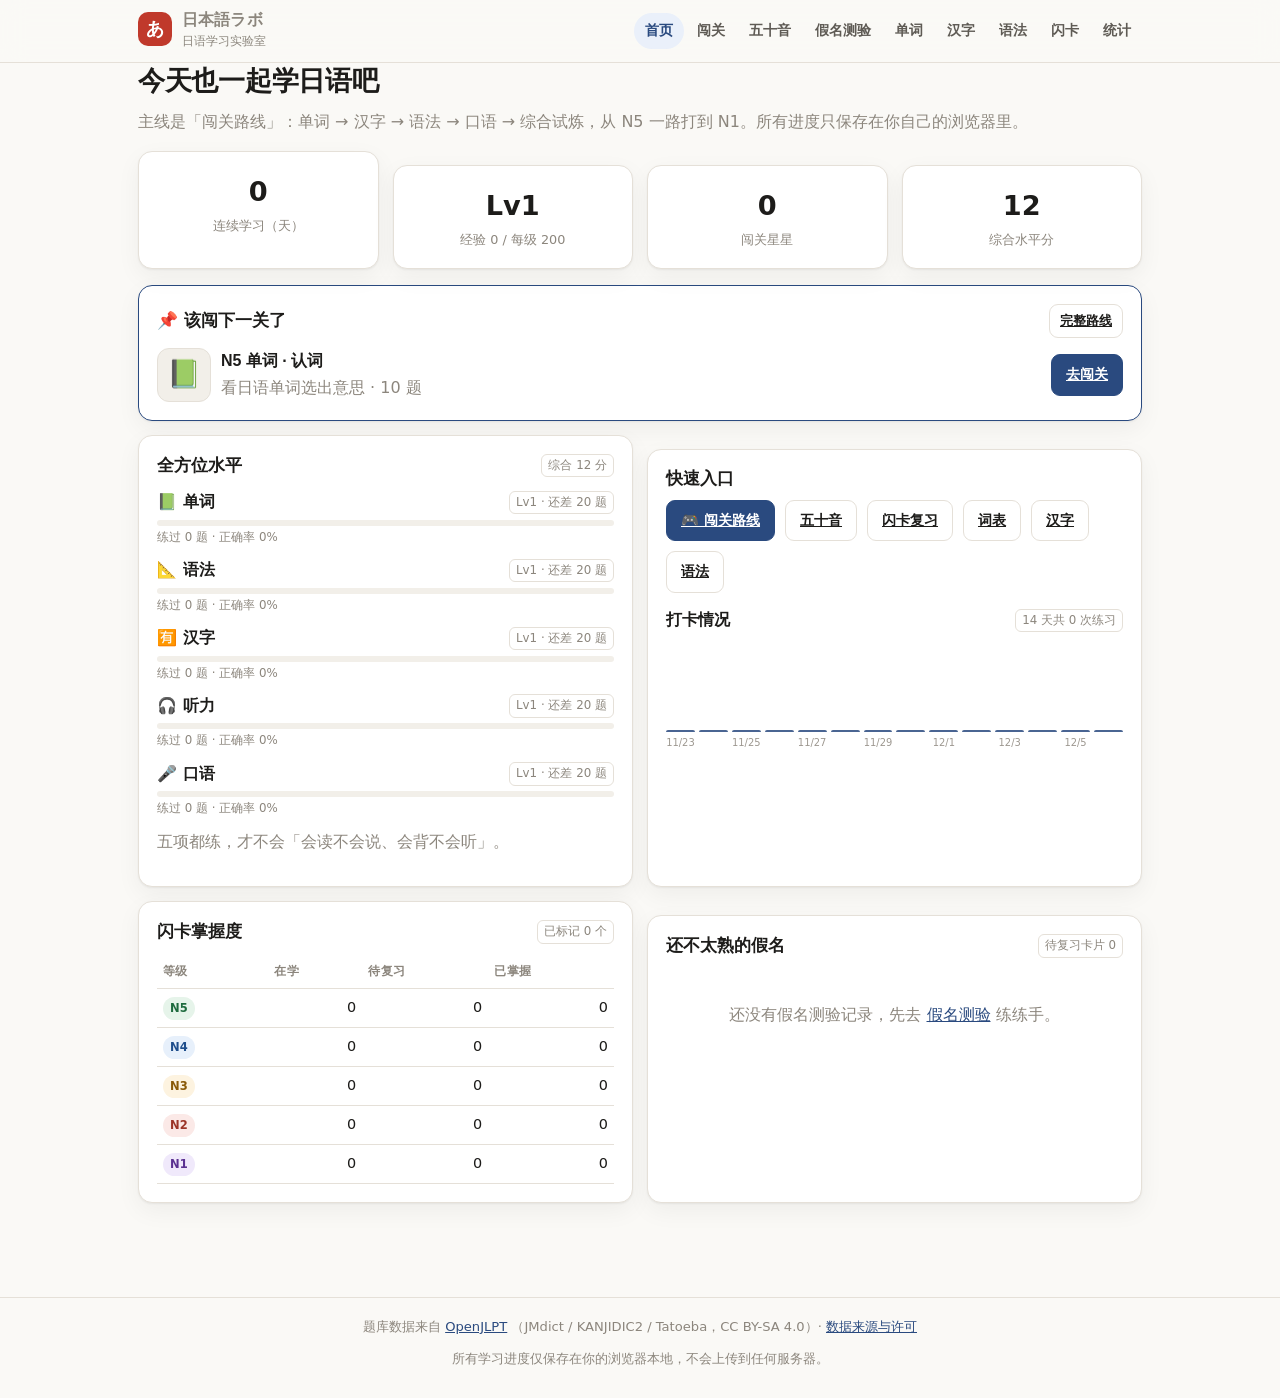
==== index.html @ e218ee30 "feat: 日本語ラボ —— N5–N1 游戏化闯关日语学习站 - 零构建纯静态站点（ES Module + 原生 CSS），直接发布 GitHub Pages 根目录 - 主线闯关：N5–N1 每级" ====
<!doctype html>
<html lang="zh-CN">
<head>
  <meta charset="utf-8">
  <meta name="viewport" content="width=device-width, initial-scale=1">
  <title>日本語ラボ · 日语学习</title>
  <meta name="description" content="在线日语学习：五十音图、假名测验、JLPT N5–N1 单词与汉字闪卡复习、语法例句，进度保存在本地。">
  <link rel="icon" href="data:image/svg+xml,<svg xmlns='http://www.w3.org/2000/svg' viewBox='0 0 100 100'><text y='.9em' font-size='90'>あ</text></svg>">
  <link rel="stylesheet" href="assets/css/style.css">
</head>
<body>
  <header class="site">
    <div class="site-inner">
      <a class="brand" href="#/home">
        <span class="mark">あ</span>
        <span>
          <b>日本語ラボ</b>
          <span>日语学习实验室</span>
        </span>
      </a>
      <nav class="tabs" id="nav"></nav>
    </div>
  </header>

  <main class="wrap" id="main">
    <div class="loading">加载中…</div>
  </main>

  <footer class="site">
    <p>
      题库数据来自 <a href="https://github.com/evanclan/OpenJLPT" target="_blank" rel="noopener">OpenJLPT</a>
      （JMdict / KANJIDIC2 / Tatoeba，CC BY-SA 4.0）·
      <a href="ATTRIBUTION.md">数据来源与许可</a>
    </p>
    <p>所有学习进度仅保存在你的浏览器本地，不会上传到任何服务器。</p>
  </footer>

  <script type="module" src="assets/js/app.js"></script>
</body>
</html>
---- assets/css/style.css ----
/* 日本語ラボ — 设计系统 */
:root {
  --bg: #faf9f6;
  --bg-soft: #f2efe9;
  --card: #ffffff;
  --fg: #1d1c1a;
  --fg-soft: #5f5b55;
  --muted: #8c867d;
  --border: #e5e0d8;
  --accent: #c0392b;      /* 朱 */
  --accent-soft: #fdecea;
  --indigo: #2a4a7f;      /* 藍 */
  --indigo-soft: #eaf0fa;
  --green: #2f7d5d;
  --gold: #b8860b;
  --radius: 14px;
  --radius-sm: 9px;
  --shadow: 0 1px 2px rgba(29, 28, 26, .06), 0 8px 24px rgba(29, 28, 26, .05);
  --font-ja: "Hiragino Sans", "Yu Gothic UI", "Yu Gothic", "Meiryo", "Noto Sans JP", "Microsoft YaHei", sans-serif;
  --font: system-ui, -apple-system, "Segoe UI", Roboto, "Helvetica Neue", sans-serif;
}

@media (prefers-color-scheme: dark) {
  :root {
    --bg: #16171a;
    --bg-soft: #1e2024;
    --card: #212328;
    --fg: #ecebe8;
    --fg-soft: #b7b3ac;
    --muted: #8b8780;
    --border: #33363d;
    --accent: #e5695c;
    --accent-soft: #3a2a28;
    --indigo: #8ab0e8;
    --indigo-soft: #232b3a;
    --green: #63c39b;
    --gold: #dcb75c;
    --shadow: 0 1px 2px rgba(0,0,0,.3), 0 8px 24px rgba(0,0,0,.25);
  }
}

* { box-sizing: border-box; }

html, body { margin: 0; padding: 0; }

body {
  background: var(--bg);
  color: var(--fg);
  font-family: var(--font);
  line-height: 1.65;
  -webkit-font-smoothing: antialiased;
}

h1, h2, h3, h4 { line-height: 1.3; margin: 0 0 .4em; font-weight: 700; }
h1 { font-size: 1.7rem; letter-spacing: -.01em; }
h2 { font-size: 1.25rem; }
h3 { font-size: 1.05rem; }
p { margin: 0 0 .8em; }
a { color: var(--indigo); }

.ja, .kana { font-family: var(--font-ja); }

/* ---------- 布局 ---------- */
.wrap { max-width: 1040px; margin: 0 auto; padding: 0 18px 64px; }

header.site {
  position: sticky; top: 0; z-index: 20;
  backdrop-filter: saturate(180%) blur(12px);
  background: color-mix(in srgb, var(--bg) 85%, transparent);
  border-bottom: 1px solid var(--border);
}

.site-inner {
  max-width: 1040px; margin: 0 auto; padding: 10px 18px;
  display: flex; align-items: center; gap: 16px; flex-wrap: wrap;
}

.brand { display: flex; align-items: center; gap: 10px; text-decoration: none; color: inherit; }
.brand .mark {
  width: 34px; height: 34px; border-radius: 10px; flex: none;
  background: var(--accent); color: #fff; display: grid; place-items: center;
  font-family: var(--font-ja); font-size: 1.15rem; font-weight: 700;
}
.brand b { font-size: 1.02rem; letter-spacing: .01em; }
.brand span { color: var(--muted); font-size: .78rem; display: block; margin-top: -3px; }

nav.tabs { display: flex; gap: 2px; flex-wrap: wrap; margin-left: auto; }
nav.tabs a {
  padding: 6px 11px; border-radius: 999px; text-decoration: none;
  color: var(--fg-soft); font-size: .9rem; font-weight: 600; white-space: nowrap;
}
nav.tabs a:hover { background: var(--bg-soft); color: var(--fg); }
nav.tabs a.active { background: var(--indigo-soft); color: var(--indigo); }

/* ---------- 组件 ---------- */
.card {
  background: var(--card); border: 1px solid var(--border);
  border-radius: var(--radius); padding: 18px; box-shadow: var(--shadow);
}
.card + .card { margin-top: 14px; }
.card.tight { padding: 12px 14px; }
.card-head { display: flex; align-items: center; gap: 10px; margin-bottom: 10px; flex-wrap: wrap; }
.card-head h2, .card-head h3 { margin: 0; }
.card-head .spacer { margin-left: auto; }

.grid { display: grid; gap: 14px; }
.grid.cols-2 { grid-template-columns: repeat(auto-fit, minmax(260px, 1fr)); }
.grid.cols-3 { grid-template-columns: repeat(auto-fit, minmax(190px, 1fr)); }
.grid.cols-4 { grid-template-columns: repeat(auto-fit, minmax(150px, 1fr)); }
.row { display: flex; gap: 10px; align-items: center; flex-wrap: wrap; }
.spacer { margin-left: auto; }

.btn {
  appearance: none; cursor: pointer; font: inherit; font-weight: 600; font-size: .9rem;
  padding: 8px 14px; border-radius: var(--radius-sm);
  border: 1px solid var(--border); background: var(--card); color: var(--fg);
  transition: transform .06s ease, background .15s ease;
}
.btn:hover { background: var(--bg-soft); }
.btn:active { transform: translateY(1px); }
.btn.primary { background: var(--indigo); border-color: var(--indigo); color: #fff; }
.btn.accent { background: var(--accent); border-color: var(--accent); color: #fff; }
.btn.ghost { background: transparent; }
.btn.sm { padding: 5px 10px; font-size: .82rem; }
.btn[disabled] { opacity: .5; cursor: not-allowed; }
.btn.active { background: var(--indigo-soft); border-color: var(--indigo); color: var(--indigo); }

.icon-btn {
  appearance: none; border: none; background: transparent; cursor: pointer;
  font-size: 1rem; padding: 4px 6px; border-radius: 8px; line-height: 1;
}
.icon-btn:hover { background: var(--bg-soft); }
.icon-btn.speaking { background: var(--accent-soft); }

.chips { display: flex; gap: 6px; flex-wrap: wrap; }
.badge {
  display: inline-block; font-size: .72rem; font-weight: 700; padding: 2px 7px;
  border-radius: 999px; background: var(--bg-soft); color: var(--fg-soft);
}
.lv-n5 { background: #e6f4ea; color: #1e6b3e; }
.lv-n4 { background: #e7f0fb; color: #1f4e8c; }
.lv-n3 { background: #fdf3e0; color: #8a5a09; }
.lv-n2 { background: #fbe9e7; color: #9c3528; }
.lv-n1 { background: #f0e9fb; color: #5b3191; }
@media (prefers-color-scheme: dark) {
  .lv-n5 { background: #1c3325; color: #7fd8a3; }
  .lv-n4 { background: #1b2a3f; color: #8ab4ec; }
  .lv-n3 { background: #3a2f18; color: #e8c377; }
  .lv-n2 { background: #3b211d; color: #ee9082; }
  .lv-n1 { background: #2d2540; color: #bda1ef; }
}

.tag { font-size: .74rem; color: var(--muted); border: 1px solid var(--border); border-radius: 6px; padding: 1px 6px; }

input[type="search"], input[type="text"], select {
  font: inherit; padding: 8px 11px; border-radius: var(--radius-sm);
  border: 1px solid var(--border); background: var(--card); color: var(--fg); min-width: 0;
}
input[type="search"] { flex: 1 1 200px; }
label.check { display: inline-flex; gap: 6px; align-items: center; font-size: .88rem; color: var(--fg-soft); }

.stat { text-align: center; }
.stat .num { font-size: 1.7rem; font-weight: 800; font-variant-numeric: tabular-nums; }
.stat .lbl { font-size: .8rem; color: var(--muted); }

.progress { height: 8px; border-radius: 999px; background: var(--bg-soft); overflow: hidden; }
.progress > i { display: block; height: 100%; background: var(--indigo); border-radius: 999px; transition: width .25s ease; }

.empty { color: var(--muted); text-align: center; padding: 34px 12px; }

.loading { color: var(--muted); padding: 30px 0; text-align: center; }

/* ---------- 五十音表 ---------- */
.kana-section + .kana-section { margin-top: 18px; }
.kana-section h3 { color: var(--fg-soft); font-size: .95rem; }
.kana-grid { display: grid; grid-template-columns: repeat(5, minmax(0, 1fr)); gap: 8px; }
.kana-cell {
  border: 1px solid var(--border); background: var(--card); border-radius: var(--radius-sm);
  padding: 10px 4px 8px; text-align: center; cursor: pointer; transition: border-color .15s, background .15s;
}
.kana-cell:hover { border-color: var(--indigo); background: var(--indigo-soft); }
.kana-cell .k { font-family: var(--font-ja); font-size: 1.8rem; line-height: 1.15; display: block; }
.kana-cell .r { font-size: .78rem; color: var(--muted); }
.kana-cell.weak { border-color: var(--accent); background: var(--accent-soft); }
.kana-grid.hide-romaji .r { visibility: hidden; }
.kana-cell.gap { border: none; background: transparent; cursor: default; }

/* ---------- 列表 ---------- */
.list { list-style: none; margin: 0; padding: 0; }
.list > li { border-top: 1px solid var(--border); padding: 11px 2px; display: flex; gap: 12px; align-items: flex-start; }
.list > li:first-child { border-top: none; }
.list .headword { font-family: var(--font-ja); font-size: 1.22rem; font-weight: 600; }
.list .reading { color: var(--muted); font-family: var(--font-ja); font-size: .92rem; }
.list .meaning { color: var(--fg-soft); font-size: .92rem; }
.list .meta { font-size: .76rem; color: var(--muted); }

.example { list-style: none; display: flex; gap: 8px; margin: 6px 0; font-size: .92rem; }
.example .ja { margin: 0; font-family: var(--font-ja); }
.example .en { margin: 0; color: var(--muted); font-size: .86rem; }
ruby rt { font-size: .58em; color: var(--muted); }

/* ---------- 闪卡 ---------- */
.flashcard {
  background: var(--card); border: 1px solid var(--border); border-radius: var(--radius);
  padding: 30px 20px; text-align: center; box-shadow: var(--shadow); min-height: 250px;
  display: flex; flex-direction: column; justify-content: center; gap: 8px;
}
.flashcard .word { font-family: var(--font-ja); font-size: 3rem; font-weight: 700; line-height: 1.2; }
.flashcard .reading { font-family: var(--font-ja); font-size: 1.25rem; color: var(--fg-soft); }
.flashcard .romaji { color: var(--muted); }
.flashcard .meaning { font-size: 1.1rem; }
.flashcard .hint { color: var(--muted); font-size: .9rem; }
.reveal-box { border-top: 1px dashed var(--border); margin-top: 14px; padding-top: 14px; text-align: left; }
.grade-row { display: grid; grid-template-columns: repeat(4, 1fr); gap: 8px; margin-top: 14px; }
.grade-row .btn { display: flex; flex-direction: column; gap: 2px; padding: 10px 4px; }
.grade-row .btn small { font-weight: 500; opacity: .75; font-size: .72rem; }

/* ---------- 测验 ---------- */
.quiz-q { text-align: center; padding: 20px 0 6px; }
.quiz-q .prompt { font-family: var(--font-ja); font-size: 3.4rem; font-weight: 700; }
.quiz-options { display: grid; grid-template-columns: repeat(auto-fit, minmax(120px, 1fr)); gap: 10px; margin-top: 14px; }
.quiz-options .btn { padding: 14px; font-size: 1rem; }
.quiz-options .btn.correct { background: #e6f4ea; border-color: var(--green); color: #1e6b3e; }
.quiz-options .btn.wrong { background: var(--accent-soft); border-color: var(--accent); color: var(--accent); }

/* ---------- 汉字 ---------- */
.kanji-grid { display: grid; grid-template-columns: repeat(auto-fill, minmax(74px, 1fr)); gap: 8px; }
.kanji-grid button {
  font-family: var(--font-ja); font-size: 1.85rem; padding: 12px 0; cursor: pointer;
  border: 1px solid var(--border); background: var(--card); border-radius: var(--radius-sm); color: var(--fg);
}
.kanji-grid button:hover { border-color: var(--indigo); background: var(--indigo-soft); }
.kanji-grid button.learned { border-color: var(--green); }
.kanji-grid button.selected { border-color: var(--accent); background: var(--accent-soft); }
.readings { display: grid; gap: 4px; font-family: var(--font-ja); }
.readings b { font-family: var(--font); font-size: .74rem; color: var(--muted); font-weight: 700; letter-spacing: .04em; text-transform: uppercase; }
.readings span { margin-right: 8px; }

/* ---------- 表格 ---------- */
table.data { width: 100%; border-collapse: collapse; font-size: .9rem; }
table.data th, table.data td { text-align: left; padding: 7px 6px; border-bottom: 1px solid var(--border); }
table.data th { font-size: .76rem; text-transform: uppercase; letter-spacing: .04em; color: var(--muted); }
table.data td.num { text-align: right; font-variant-numeric: tabular-nums; }

.bars { display: flex; align-items: flex-end; gap: 4px; height: 90px; }
.bars .bar { flex: 1; background: var(--indigo); border-radius: 4px 4px 0 0; min-height: 2px; opacity: .85; position: relative; }
.bars .bar span { position: absolute; bottom: -20px; left: 0; right: 0; text-align: center; font-size: .62rem; color: var(--muted); }

footer.site { border-top: 1px solid var(--border); margin-top: 30px; padding: 18px; color: var(--muted); font-size: .82rem; text-align: center; }

/* ---------- 闯关模式 ---------- */
.level-orb {
  width: 54px; height: 54px; flex: none; border-radius: 50%;
  background: linear-gradient(140deg, var(--accent), var(--indigo));
  color: #fff; display: grid; place-items: center; line-height: 1;
  font-size: .68rem; font-weight: 700; letter-spacing: .06em;
}
.level-orb span { font-size: 1.3rem; display: block; margin-top: 2px; }

.skl-list { display: grid; gap: 10px; margin-top: 12px; }
.skl .meta { font-size: .74rem; color: var(--muted); }
.progress.slim { height: 6px; margin: 4px 0 2px; }

.path { display: grid; gap: 10px; position: relative; }
.path::before {
  content: ""; position: absolute; left: 29px; top: 12px; bottom: 12px;
  width: 2px; background: var(--border); z-index: 0;
}
.stage-node {
  position: relative; z-index: 1;
  display: flex; gap: 14px; align-items: center;
  background: var(--card); border: 1px solid var(--border);
  border-radius: var(--radius); padding: 12px 16px; box-shadow: var(--shadow);
}
.stage-node.current { border-color: var(--indigo); box-shadow: 0 0 0 2px var(--indigo-soft); }
.stage-node.cleared .node-icon { background: var(--green); }
.stage-node.locked { opacity: .55; }
.stage-node.boss { border-color: var(--gold); background: linear-gradient(180deg, color-mix(in srgb, var(--gold) 8%, var(--card)), var(--card)); }
.node-icon {
  width: 44px; height: 44px; flex: none; border-radius: 12px;
  display: grid; place-items: center; font-size: 1.4rem;
  background: var(--bg-soft); border: 1px solid var(--border);
}
.node-icon.big { width: 54px; height: 54px; font-size: 1.7rem; }
.node-body { flex: 1; min-width: 0; }
.node-body b { font-size: 1rem; }

.quest-card { text-align: center; }
.q-prompt { padding: 12px 0 2px; }
.q-prompt .q-word { font-family: var(--font-ja); font-size: 2.6rem; font-weight: 700; }
.q-prompt .q-kanji { font-family: var(--font-ja); font-size: 3.4rem; font-weight: 700; }
.q-prompt .q-meaning { font-size: 1.4rem; font-weight: 600; }
.q-prompt .q-pattern { font-family: var(--font-ja); font-size: 1.9rem; font-weight: 700; }
.q-prompt .q-sentence { font-family: var(--font-ja); font-size: 1.45rem; line-height: 2.1; }
.q-sub { color: var(--muted); font-size: .9rem; }

.listen-box { display: grid; gap: 8px; justify-items: center; padding: 10px 0 4px; }
.listen-btn {
  appearance: none; cursor: pointer; border: none; width: 96px; height: 96px; border-radius: 50%;
  font-size: 2.4rem; background: var(--indigo-soft); color: var(--indigo);
  transition: transform .1s ease;
}
.listen-btn:hover { transform: scale(1.05); }

.options { display: grid; grid-template-columns: repeat(auto-fit, minmax(220px, 1fr)); gap: 10px; margin-top: 16px; }
.option {
  display: flex; align-items: center; gap: 10px; text-align: left; cursor: pointer;
  font: inherit; padding: 12px 14px; border-radius: var(--radius-sm);
  border: 1px solid var(--border); background: var(--card); color: var(--fg);
}
.option:hover { border-color: var(--indigo); background: var(--indigo-soft); }
.option .opt-key {
  width: 24px; height: 24px; flex: none; border-radius: 6px; display: grid; place-items: center;
  background: var(--bg-soft); font-size: .78rem; color: var(--muted); font-weight: 700;
}
.option .opt-text { font-size: 1rem; }
.option.correct { border-color: var(--green); background: color-mix(in srgb, var(--green) 12%, var(--card)); }
.option.wrong { border-color: var(--accent); background: var(--accent-soft); }

.mic-area { display: grid; justify-items: center; gap: 8px; margin-top: 18px; }
.mic {
  appearance: none; border: none; cursor: pointer; width: 108px; height: 108px; border-radius: 50%;
  font-size: 2.6rem; color: #fff; background: linear-gradient(150deg, var(--accent), #a8322a);
  box-shadow: 0 8px 22px rgba(192, 57, 43, .3); transition: transform .1s ease;
}
.mic:hover { transform: scale(1.04); }
.mic.listening { animation: pulse 1.1s ease-in-out infinite; background: linear-gradient(150deg, var(--indigo), #1d3a6b); }
@keyframes pulse {
  0%, 100% { box-shadow: 0 0 0 0 rgba(42, 74, 127, .45); }
  50% { box-shadow: 0 0 0 18px rgba(42, 74, 127, 0); }
}
.mic-hint { color: var(--muted); font-size: .88rem; }

.quest-target { margin-top: 12px; }
.quest-target .ja { font-family: var(--font-ja); font-size: 1.8rem; line-height: 1.9; }
.quest-target .kana-line { font-family: var(--font-ja); color: var(--fg-soft); font-size: 1.05rem; }
.quest-target .romaji-line { color: var(--muted); font-size: .9rem; }

.feedback {
  margin-top: 16px; padding: 12px 14px; border-radius: var(--radius-sm);
  border: 1px solid var(--border); background: var(--bg-soft); text-align: left;
}
.feedback.ok { border-color: var(--green); }
.feedback.ng { border-color: var(--accent); }

.stars { color: var(--gold); letter-spacing: .12em; font-size: 1rem; }
.stars.big { font-size: 2.4rem; margin: 6px 0 0; }
.hearts { letter-spacing: .1em; }
.combo { color: var(--accent); font-weight: 700; font-size: .86rem; }
.skill-tag { font-size: .78rem; color: var(--fg-soft); background: var(--bg-soft); border-radius: 999px; padding: 2px 9px; }
.big-badge { font-size: .86rem; padding: 4px 12px; }

.quest-result { text-align: center; }
.result-emoji { font-size: 3.4rem; line-height: 1; }
.quest-result h1 { margin: 6px 0 4px; }

@media (max-width: 620px) {
  .path::before { left: 22px; }
  .stage-node { padding: 10px 12px; gap: 10px; }
  .node-icon { width: 36px; height: 36px; font-size: 1.15rem; }
  .q-prompt .q-kanji { font-size: 2.6rem; }
  .mic { width: 92px; height: 92px; font-size: 2.2rem; }
}


@media (max-width: 620px) {
  h1 { font-size: 1.4rem; }
  .kana-cell .k { font-size: 1.45rem; }
  .flashcard .word { font-size: 2.3rem; }
  .grade-row { grid-template-columns: repeat(2, 1fr); }
  .site-inner { gap: 8px; }
  nav.tabs { margin-left: 0; width: 100%; overflow-x: auto; }
}
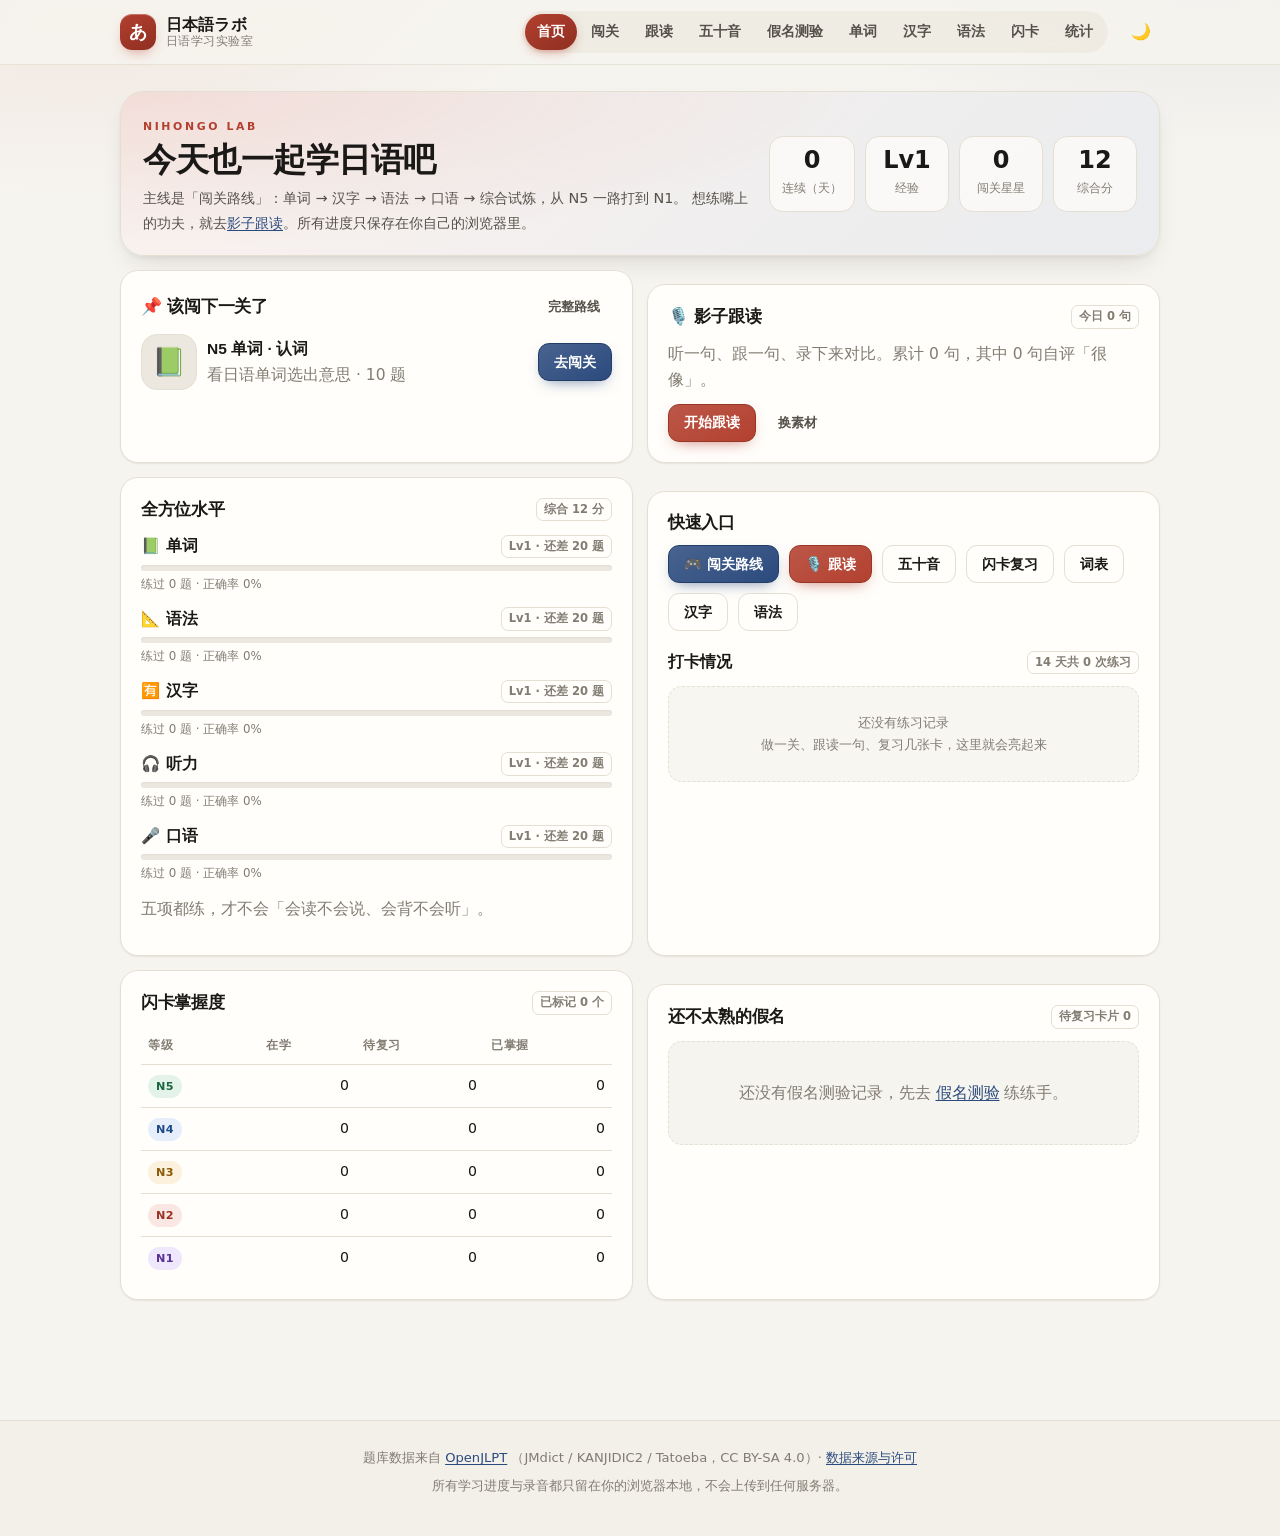
==== commit 99a3a877: "新增影子跟读 + 重做全站视觉 - 新页面「跟读」：1584 句素材（74 句原创常用句 + 1510 条语法例句），   听后跟读 / 同时跟读 / 只听三种模式，0.6–1.15 倍变速、遮住原文" ====
--- a/index.html
+++ b/index.html
@@ -4,7 +4,8 @@
   <meta charset="utf-8">
   <meta name="viewport" content="width=device-width, initial-scale=1">
   <title>日本語ラボ · 日语学习</title>
-  <meta name="description" content="在线日语学习：五十音图、假名测验、JLPT N5–N1 单词与汉字闪卡复习、语法例句，进度保存在本地。">
+  <meta name="description" content="在线日语学习：五十音图、假名测验、JLPT N5–N1 单词与汉字闪卡复习、语法例句、影子跟读，进度保存在本地。">
+  <meta id="theme-color" name="theme-color" content="#f7f5f1">
   <link rel="icon" href="data:image/svg+xml,<svg xmlns='http://www.w3.org/2000/svg' viewBox='0 0 100 100'><text y='.9em' font-size='90'>あ</text></svg>">
   <link rel="stylesheet" href="assets/css/style.css">
 </head>
@@ -13,12 +14,13 @@
     <div class="site-inner">
       <a class="brand" href="#/home">
         <span class="mark">あ</span>
-        <span>
+        <span class="brand-text">
           <b>日本語ラボ</b>
           <span>日语学习实验室</span>
         </span>
       </a>
-      <nav class="tabs" id="nav"></nav>
+      <nav class="tabs" id="nav" aria-label="主导航"></nav>
+      <button class="icon-btn theme-btn" id="theme" type="button" aria-label="切换主题" title="切换主题">🌙</button>
     </div>
   </header>
 
@@ -32,7 +34,7 @@
       （JMdict / KANJIDIC2 / Tatoeba，CC BY-SA 4.0）·
       <a href="ATTRIBUTION.md">数据来源与许可</a>
     </p>
-    <p>所有学习进度仅保存在你的浏览器本地，不会上传到任何服务器。</p>
+    <p>所有学习进度与录音都只留在你的浏览器本地，不会上传到任何服务器。</p>
   </footer>
 
   <script type="module" src="assets/js/app.js"></script>
--- a/assets/css/style.css
+++ b/assets/css/style.css
@@ -1,373 +1,985 @@
-/* 日本語ラボ — 设计系统 */
+/* ==========================================================================
+   日本語ラボ — 设计系统 v2
+   纸感底色 + 墨色文字 + 朱/藍双色。全部手写，无第三方依赖，离线可用。
+   ========================================================================== */
+
 :root {
-  --bg: #faf9f6;
-  --bg-soft: #f2efe9;
-  --card: #ffffff;
-  --fg: #1d1c1a;
-  --fg-soft: #5f5b55;
-  --muted: #8c867d;
-  --border: #e5e0d8;
-  --accent: #c0392b;      /* 朱 */
-  --accent-soft: #fdecea;
-  --indigo: #2a4a7f;      /* 藍 */
-  --indigo-soft: #eaf0fa;
+  color-scheme: light;
+
+  --bg: #f6f4ef;
+  --bg-soft: #ece8df;
+  --bg-deep: #e3ded3;
+  --surface: #fffefb;
+  --surface-2: #faf7f1;
+
+  --ink: #1a1917;
+  --fg: #1a1917;
+  --fg-soft: #55514a;
+  --muted: #827c72;
+  --line: #e5dfd3;
+  --line-strong: #d5ccbc;
+
+  --brand: #b3402f;
+  --brand-deep: #8e2f22;
+  --brand-soft: #f8e7e3;  --indigo: #2b4a7d;
+  --indigo-deep: #1f3862;
+  --indigo-soft: #e8eef9;
   --green: #2f7d5d;
-  --gold: #b8860b;
-  --radius: 14px;
-  --radius-sm: 9px;
-  --shadow: 0 1px 2px rgba(29, 28, 26, .06), 0 8px 24px rgba(29, 28, 26, .05);
+  --green-soft: #e3f3ea;
+  --gold: #b07d0a;
+  --gold-soft: #fbf1d8;
+
+  /* 兼容旧类名 / 旧内联样式 */
+  --accent: var(--brand);
+  --accent-soft: var(--brand-soft);
+  --card: var(--surface);
+
+  --radius-xl: 24px;
+  --radius: 18px;
+  --radius-md: 14px;
+  --radius-sm: 11px;
+  --radius-xs: 8px;
+
+  --shadow-1: 0 1px 2px rgba(35, 30, 20, .05), 0 1px 1px rgba(35, 30, 20, .03);
+  --shadow-2: 0 2px 4px rgba(35, 30, 20, .05), 0 12px 28px -12px rgba(35, 30, 20, .18);
+  --shadow-3: 0 30px 60px -30px rgba(35, 30, 20, .35);
+  --ring: 0 0 0 3px color-mix(in srgb, var(--brand) 22%, transparent);
+
+  --ease: cubic-bezier(.22, .61, .36, 1);
+
+  --header-h: 64px;
   --font-ja: "Hiragino Sans", "Yu Gothic UI", "Yu Gothic", "Meiryo", "Noto Sans JP", "Microsoft YaHei", sans-serif;
-  --font: system-ui, -apple-system, "Segoe UI", Roboto, "Helvetica Neue", sans-serif;
+  --font: system-ui, -apple-system, "Segoe UI", Roboto, "Helvetica Neue", "PingFang SC", "Microsoft YaHei", sans-serif;
 }
 
 @media (prefers-color-scheme: dark) {
-  :root {
-    --bg: #16171a;
-    --bg-soft: #1e2024;
-    --card: #212328;
-    --fg: #ecebe8;
-    --fg-soft: #b7b3ac;
-    --muted: #8b8780;
-    --border: #33363d;
-    --accent: #e5695c;
-    --accent-soft: #3a2a28;
-    --indigo: #8ab0e8;
-    --indigo-soft: #232b3a;
-    --green: #63c39b;
-    --gold: #dcb75c;
-    --shadow: 0 1px 2px rgba(0,0,0,.3), 0 8px 24px rgba(0,0,0,.25);
+  :root:not([data-theme="light"]) {
+    color-scheme: dark;
+
+    --bg: #111216;
+    --bg-soft: #1b1d23;
+    --bg-deep: #23262d;
+    --surface: #191b20;
+    --surface-2: #1f2228;
+
+    --ink: #edecf0;
+    --fg: #edecf0;
+    --fg-soft: #b9b5ad;
+    --muted: #8f8a81;
+    --line: #2b2e36;
+    --line-strong: #3a3e48;
+
+    --brand: #ef7b6b;
+    --brand-deep: #d25f50;
+    --brand-soft: #3a2521;
+    --indigo: #93b4ec;
+    --indigo-deep: #b6cdf3;
+    --indigo-soft: #1e2839;
+    --green: #6cc9a1;
+    --green-soft: #1a3028;
+    --gold: #e0bc63;
+    --gold-soft: #332a16;
+
+    --accent: var(--brand);
+    --accent-soft: var(--brand-soft);
+    --card: var(--surface);
+
+    --shadow-1: 0 1px 2px rgba(0, 0, 0, .4);
+    --shadow-2: 0 2px 4px rgba(0, 0, 0, .35), 0 14px 32px -14px rgba(0, 0, 0, .7);
+    --shadow-3: 0 30px 60px -28px rgba(0, 0, 0, .8);
+    --ring: 0 0 0 3px color-mix(in srgb, var(--brand) 30%, transparent);
   }
 }
 
+:root[data-theme="dark"] {
+  color-scheme: dark;
+
+  --bg: #111216;
+  --bg-soft: #1b1d23;
+  --bg-deep: #23262d;
+  --surface: #191b20;
+  --surface-2: #1f2228;
+
+  --ink: #edecf0;
+  --fg: #edecf0;
+  --fg-soft: #b9b5ad;
+  --muted: #8f8a81;
+  --line: #2b2e36;
+  --line-strong: #3a3e48;
+
+  --brand: #ef7b6b;
+  --brand-deep: #d25f50;
+  --brand-soft: #3a2521;
+  --indigo: #93b4ec;
+  --indigo-deep: #b6cdf3;
+  --indigo-soft: #1e2839;
+  --green: #6cc9a1;
+  --green-soft: #1a3028;
+  --gold: #e0bc63;
+  --gold-soft: #332a16;
+
+  --accent: var(--brand);
+  --accent-soft: var(--brand-soft);
+  --card: var(--surface);
+
+  --shadow-1: 0 1px 2px rgba(0, 0, 0, .4);
+  --shadow-2: 0 2px 4px rgba(0, 0, 0, .35), 0 14px 32px -14px rgba(0, 0, 0, .7);
+  --shadow-3: 0 30px 60px -28px rgba(0, 0, 0, .8);
+  --ring: 0 0 0 3px color-mix(in srgb, var(--brand) 30%, transparent);
+}
+
+/* ---------- 基础 ---------- */
 * { box-sizing: border-box; }
-
 html, body { margin: 0; padding: 0; }
 
+html { -webkit-text-size-adjust: 100%; }
+
 body {
+  min-height: 100vh;
   background: var(--bg);
-  color: var(--fg);
+  background-image:
+    radial-gradient(58% 380px at 6% -4%, color-mix(in srgb, var(--brand) 9%, transparent), transparent 70%),
+    radial-gradient(52% 340px at 96% -6%, color-mix(in srgb, var(--indigo) 10%, transparent), transparent 72%);
+  background-repeat: no-repeat;
+  color: var(--ink);
   font-family: var(--font);
-  line-height: 1.65;
+  font-size: 15.5px;
+  line-height: 1.7;
   -webkit-font-smoothing: antialiased;
-}
-
-h1, h2, h3, h4 { line-height: 1.3; margin: 0 0 .4em; font-weight: 700; }
-h1 { font-size: 1.7rem; letter-spacing: -.01em; }
-h2 { font-size: 1.25rem; }
-h3 { font-size: 1.05rem; }
-p { margin: 0 0 .8em; }
-a { color: var(--indigo); }
-
-.ja, .kana { font-family: var(--font-ja); }
-
-/* ---------- 布局 ---------- */
-.wrap { max-width: 1040px; margin: 0 auto; padding: 0 18px 64px; }
+  text-rendering: optimizeLegibility;
+}
+
+::selection { background: color-mix(in srgb, var(--brand) 24%, transparent); }
+
+h1, h2, h3, h4 { line-height: 1.28; margin: 0 0 .45em; font-weight: 750; letter-spacing: -.015em; text-wrap: balance; }
+h1 { font-size: clamp(1.55rem, 1.15rem + 1.5vw, 2.05rem); }
+h2 { font-size: clamp(1.2rem, 1.05rem + .5vw, 1.4rem); }
+h3 { font-size: 1.06rem; }
+p { margin: 0 0 .85em; }
+a { color: var(--indigo); text-underline-offset: 2px; }
+a:hover { color: var(--brand); }
+img, canvas { max-width: 100%; }
+
+.ja, .kana { font-family: var(--font-ja); font-feature-settings: "palt" 1; }
+
+code, kbd {
+  font-family: ui-monospace, SFMono-Regular, "Cascadia Mono", Consolas, monospace;
+  font-size: .88em;
+}
+code { background: var(--bg-soft); border: 1px solid var(--line); border-radius: 6px; padding: 1px 5px; }
+kbd {
+  display: inline-block; min-width: 1.5em; text-align: center;
+  padding: 0 .35em; margin: 0 1px;
+  border: 1px solid var(--line-strong); border-bottom-width: 2px;
+  border-radius: 5px; background: var(--surface); color: var(--fg-soft);
+  font-size: .74rem; line-height: 1.5;
+}
+
+:where(a, button, input, select, summary, [tabindex]):focus-visible {
+  outline: none;
+  box-shadow: var(--ring);
+  border-radius: var(--radius-xs);
+}
+
+/* ---------- 框架 ---------- */
+.wrap { max-width: 1080px; margin: 0 auto; padding: 26px 20px 80px; }
+
+.view { animation: view-in .34s var(--ease) both; }
+@keyframes view-in {
+  from { opacity: 0; transform: translateY(6px); }
+  to { opacity: 1; transform: none; }
+}
 
 header.site {
-  position: sticky; top: 0; z-index: 20;
-  backdrop-filter: saturate(180%) blur(12px);
-  background: color-mix(in srgb, var(--bg) 85%, transparent);
-  border-bottom: 1px solid var(--border);
+  position: sticky; top: 0; z-index: 40;
+  background: color-mix(in srgb, var(--bg) 82%, transparent);
+  backdrop-filter: saturate(180%) blur(16px);
+  -webkit-backdrop-filter: saturate(180%) blur(16px);
+  border-bottom: 1px solid color-mix(in srgb, var(--line) 80%, transparent);
 }
 
 .site-inner {
-  max-width: 1040px; margin: 0 auto; padding: 10px 18px;
-  display: flex; align-items: center; gap: 16px; flex-wrap: wrap;
-}
-
-.brand { display: flex; align-items: center; gap: 10px; text-decoration: none; color: inherit; }
+  max-width: 1080px; margin: 0 auto; padding: 0 20px;
+  min-height: var(--header-h);
+  display: flex; align-items: center; gap: 14px; flex-wrap: wrap;
+}
+
+.brand { display: flex; align-items: center; gap: 10px; text-decoration: none; color: inherit; padding: 6px 0; }
 .brand .mark {
-  width: 34px; height: 34px; border-radius: 10px; flex: none;
-  background: var(--accent); color: #fff; display: grid; place-items: center;
+  width: 36px; height: 36px; border-radius: 12px; flex: none;
+  background: linear-gradient(150deg, var(--brand), var(--brand-deep));
+  color: #fff; display: grid; place-items: center;
   font-family: var(--font-ja); font-size: 1.15rem; font-weight: 700;
-}
-.brand b { font-size: 1.02rem; letter-spacing: .01em; }
-.brand span { color: var(--muted); font-size: .78rem; display: block; margin-top: -3px; }
-
-nav.tabs { display: flex; gap: 2px; flex-wrap: wrap; margin-left: auto; }
+  box-shadow: 0 6px 14px -6px color-mix(in srgb, var(--brand) 60%, transparent),
+              inset 0 1px 0 rgba(255, 255, 255, .28);
+}
+.brand-text { display: grid; line-height: 1.18; }
+.brand b { font-size: 1rem; letter-spacing: .01em; }
+.brand-text span { color: var(--muted); font-size: .72rem; letter-spacing: .04em; }
+
+nav.tabs {
+  display: flex; gap: 2px; flex-wrap: wrap; margin-left: auto;
+  padding: 3px; border-radius: 999px;
+  background: color-mix(in srgb, var(--bg-soft) 70%, transparent);
+}
 nav.tabs a {
-  padding: 6px 11px; border-radius: 999px; text-decoration: none;
-  color: var(--fg-soft); font-size: .9rem; font-weight: 600; white-space: nowrap;
-}
-nav.tabs a:hover { background: var(--bg-soft); color: var(--fg); }
-nav.tabs a.active { background: var(--indigo-soft); color: var(--indigo); }
-
-/* ---------- 组件 ---------- */
+  padding: 6px 12px; border-radius: 999px; text-decoration: none;
+  color: var(--fg-soft); font-size: .86rem; font-weight: 650; white-space: nowrap;
+  transition: background .18s var(--ease), color .18s var(--ease), transform .18s var(--ease);
+}
+nav.tabs a:hover { background: color-mix(in srgb, var(--surface) 80%, transparent); color: var(--ink); }
+nav.tabs a.active {
+  color: #fff;
+  background: linear-gradient(150deg, var(--brand), var(--brand-deep));
+  box-shadow: 0 4px 12px -4px color-mix(in srgb, var(--brand) 65%, transparent);
+}
+@media (prefers-color-scheme: dark) {
+  :root:not([data-theme="light"]) nav.tabs a.active { color: #1b1412; }
+}
+:root[data-theme="dark"] nav.tabs a.active { color: #1b1412; }
+
+.theme-btn {
+  width: 38px; height: 38px; flex: none; font-size: 1.05rem; line-height: 1;
+  border: 1px solid var(--line); border-radius: 12px;
+  background: var(--surface); color: var(--fg);
+  display: grid; place-items: center;
+  transition: background .18s var(--ease), transform .18s var(--ease), border-color .18s;
+}
+.theme-btn:hover { background: var(--bg-soft); border-color: var(--line-strong); transform: translateY(-1px); }
+
+footer.site {
+  border-top: 1px solid var(--line);
+  margin-top: 40px; padding: 26px 20px 34px;
+  color: var(--muted); font-size: .82rem; text-align: center;
+  background: color-mix(in srgb, var(--bg-soft) 40%, transparent);
+}
+footer.site p { margin: 0 0 .4em; }
+
+/* ---------- 卡片 / 栅格 ---------- */
 .card {
-  background: var(--card); border: 1px solid var(--border);
-  border-radius: var(--radius); padding: 18px; box-shadow: var(--shadow);
+  background: var(--surface);
+  border: 1px solid var(--line);
+  border-radius: var(--radius);
+  padding: 20px;
+  box-shadow: var(--shadow-1);
 }
 .card + .card { margin-top: 14px; }
-.card.tight { padding: 12px 14px; }
-.card-head { display: flex; align-items: center; gap: 10px; margin-bottom: 10px; flex-wrap: wrap; }
+.card.tight { padding: 12px 14px; border-radius: var(--radius-md); }
+.card-head { display: flex; align-items: center; gap: 10px; margin-bottom: 12px; flex-wrap: wrap; }
 .card-head h2, .card-head h3 { margin: 0; }
 .card-head .spacer { margin-left: auto; }
 
 .grid { display: grid; gap: 14px; }
-.grid.cols-2 { grid-template-columns: repeat(auto-fit, minmax(260px, 1fr)); }
+.grid.cols-2 { grid-template-columns: repeat(auto-fit, minmax(280px, 1fr)); }
 .grid.cols-3 { grid-template-columns: repeat(auto-fit, minmax(190px, 1fr)); }
-.grid.cols-4 { grid-template-columns: repeat(auto-fit, minmax(150px, 1fr)); }
+.grid.cols-4 { grid-template-columns: repeat(auto-fit, minmax(160px, 1fr)); }
 .row { display: flex; gap: 10px; align-items: center; flex-wrap: wrap; }
 .spacer { margin-left: auto; }
 
+/* ---------- 按钮 ---------- */
 .btn {
-  appearance: none; cursor: pointer; font: inherit; font-weight: 600; font-size: .9rem;
-  padding: 8px 14px; border-radius: var(--radius-sm);
-  border: 1px solid var(--border); background: var(--card); color: var(--fg);
-  transition: transform .06s ease, background .15s ease;
-}
-.btn:hover { background: var(--bg-soft); }
-.btn:active { transform: translateY(1px); }
-.btn.primary { background: var(--indigo); border-color: var(--indigo); color: #fff; }
-.btn.accent { background: var(--accent); border-color: var(--accent); color: #fff; }
-.btn.ghost { background: transparent; }
-.btn.sm { padding: 5px 10px; font-size: .82rem; }
-.btn[disabled] { opacity: .5; cursor: not-allowed; }
+  appearance: none; cursor: pointer; font: inherit; font-size: .9rem; font-weight: 650;
+  min-height: 38px; padding: 0 15px; border-radius: var(--radius-sm);
+  display: inline-flex; align-items: center; justify-content: center; gap: 6px;
+  border: 1px solid var(--line);
+  background: var(--surface); color: var(--ink);
+  text-decoration: none; white-space: nowrap;
+  transition: transform .12s var(--ease), box-shadow .18s var(--ease),
+              background .18s var(--ease), border-color .18s var(--ease), color .18s var(--ease);
+}
+.btn:hover { background: var(--surface-2); border-color: var(--line-strong); transform: translateY(-1px); box-shadow: var(--shadow-1); }
+.btn:active { transform: translateY(0); box-shadow: none; }
+.btn.primary {
+  background: linear-gradient(150deg, color-mix(in srgb, var(--indigo) 86%, #fff), var(--indigo));
+  border-color: color-mix(in srgb, var(--indigo) 82%, #000);
+  color: #fff;
+  box-shadow: 0 6px 16px -8px color-mix(in srgb, var(--indigo) 80%, transparent);
+}
+.btn.primary:hover { background: linear-gradient(150deg, var(--indigo), var(--indigo-deep)); }
+.btn.accent {
+  background: linear-gradient(150deg, color-mix(in srgb, var(--brand) 88%, #fff), var(--brand));
+  border-color: color-mix(in srgb, var(--brand) 84%, #000);
+  color: #fff;
+  box-shadow: 0 6px 16px -8px color-mix(in srgb, var(--brand) 80%, transparent);
+}
+.btn.accent:hover { background: linear-gradient(150deg, var(--brand), var(--brand-deep)); }
+.btn.ghost { background: transparent; border-color: transparent; color: var(--fg-soft); }
+.btn.ghost:hover { background: var(--bg-soft); color: var(--ink); border-color: transparent; box-shadow: none; }
+.btn.sm { min-height: 31px; padding: 0 11px; font-size: .8rem; border-radius: 9px; gap: 4px; }
 .btn.active { background: var(--indigo-soft); border-color: var(--indigo); color: var(--indigo); }
+.btn[disabled] { opacity: .45; cursor: not-allowed; transform: none; box-shadow: none; }
+.btn.accent.is-rec { animation: rec-pulse 1.15s ease-in-out infinite; }
+@keyframes rec-pulse {
+  0%, 100% { box-shadow: 0 0 0 0 color-mix(in srgb, var(--brand) 45%, transparent); }
+  50% { box-shadow: 0 0 0 12px transparent; }
+}
 
 .icon-btn {
   appearance: none; border: none; background: transparent; cursor: pointer;
-  font-size: 1rem; padding: 4px 6px; border-radius: 8px; line-height: 1;
-}
-.icon-btn:hover { background: var(--bg-soft); }
-.icon-btn.speaking { background: var(--accent-soft); }
-
+  font-size: 1rem; padding: 5px 7px; border-radius: 9px; line-height: 1;
+  color: var(--fg-soft);
+  transition: background .15s var(--ease), transform .15s var(--ease);
+}
+.icon-btn:hover { background: var(--bg-soft); color: var(--ink); }
+.icon-btn.speaking { background: var(--brand-soft); color: var(--brand); }
+
+/* ---------- 标签 / 徽章 ---------- */
 .chips { display: flex; gap: 6px; flex-wrap: wrap; }
+
+.chip {
+  appearance: none; cursor: pointer; font: inherit; font-size: .8rem; font-weight: 650;
+  min-height: 31px; padding: 0 12px; border-radius: 999px;
+  border: 1px solid var(--line); background: var(--surface); color: var(--fg-soft);
+  transition: transform .12s var(--ease), background .16s var(--ease),
+              border-color .16s var(--ease), color .16s var(--ease);
+}
+.chip small { margin-left: 5px; font-size: .7rem; color: var(--muted); font-weight: 600; }
+.chip:hover { border-color: color-mix(in srgb, var(--indigo) 50%, var(--line)); color: var(--ink); transform: translateY(-1px); }
+.chip.active {
+  background: linear-gradient(150deg, color-mix(in srgb, var(--indigo) 86%, #fff), var(--indigo));
+  border-color: var(--indigo); color: #fff;
+  box-shadow: 0 4px 12px -6px color-mix(in srgb, var(--indigo) 80%, transparent);
+}
+.chip.active small { color: color-mix(in srgb, #fff 80%, transparent); }
+.chip.ghost { background: transparent; }
+
+/* 深色下浅色按钮底上的文字改用深色，保证对比度 */
+@media (prefers-color-scheme: dark) {
+  :root:not([data-theme="light"]) .btn.primary,
+  :root:not([data-theme="light"]) .btn.accent,
+  :root:not([data-theme="light"]) .chip.active {
+    color: #14161c;
+  }
+  :root:not([data-theme="light"]) .chip.active small { color: rgba(20, 22, 28, .72); }
+}
+:root[data-theme="dark"] .btn.primary,
+:root[data-theme="dark"] .btn.accent,
+:root[data-theme="dark"] .chip.active {
+  color: #14161c;
+}
+:root[data-theme="dark"] .chip.active small { color: rgba(20, 22, 28, .72); }
+
 .badge {
-  display: inline-block; font-size: .72rem; font-weight: 700; padding: 2px 7px;
-  border-radius: 999px; background: var(--bg-soft); color: var(--fg-soft);
-}
-.lv-n5 { background: #e6f4ea; color: #1e6b3e; }
-.lv-n4 { background: #e7f0fb; color: #1f4e8c; }
-.lv-n3 { background: #fdf3e0; color: #8a5a09; }
-.lv-n2 { background: #fbe9e7; color: #9c3528; }
-.lv-n1 { background: #f0e9fb; color: #5b3191; }
+  display: inline-flex; align-items: center; justify-content: center;
+  font-size: .7rem; font-weight: 750; letter-spacing: .04em;
+  padding: 2px 8px; border-radius: 999px;
+  background: var(--bg-soft); color: var(--fg-soft);
+}
+.lv-n5 { background: #e4f3e9; color: #1c6640; }
+.lv-n4 { background: #e5eefa; color: #1d4a86; }
+.lv-n3 { background: #fbf1dc; color: #8a5a09; }
+.lv-n2 { background: #fae6e2; color: #993324; }
+.lv-n1 { background: #efe7fb; color: #573096; }
 @media (prefers-color-scheme: dark) {
-  .lv-n5 { background: #1c3325; color: #7fd8a3; }
-  .lv-n4 { background: #1b2a3f; color: #8ab4ec; }
-  .lv-n3 { background: #3a2f18; color: #e8c377; }
-  .lv-n2 { background: #3b211d; color: #ee9082; }
-  .lv-n1 { background: #2d2540; color: #bda1ef; }
-}
-
-.tag { font-size: .74rem; color: var(--muted); border: 1px solid var(--border); border-radius: 6px; padding: 1px 6px; }
-
+  :root:not([data-theme="light"]) .lv-n5 { background: #1b3427; color: #83dca7; }
+  :root:not([data-theme="light"]) .lv-n4 { background: #1a2a40; color: #93baf0; }
+  :root:not([data-theme="light"]) .lv-n3 { background: #362c17; color: #ecc87c; }
+  :root:not([data-theme="light"]) .lv-n2 { background: #38201c; color: #f09384; }
+  :root:not([data-theme="light"]) .lv-n1 { background: #2a2240; color: #c3a9f2; }
+}
+:root[data-theme="dark"] .lv-n5 { background: #1b3427; color: #83dca7; }
+:root[data-theme="dark"] .lv-n4 { background: #1a2a40; color: #93baf0; }
+:root[data-theme="dark"] .lv-n3 { background: #362c17; color: #ecc87c; }
+:root[data-theme="dark"] .lv-n2 { background: #38201c; color: #f09384; }
+:root[data-theme="dark"] .lv-n1 { background: #2a2240; color: #c3a9f2; }
+
+.tag {
+  font-size: .72rem; color: var(--muted); font-weight: 600;
+  border: 1px solid var(--line); border-radius: 7px; padding: 1px 7px;
+  white-space: nowrap;
+}
+
+.skill-tag {
+  font-size: .76rem; color: var(--fg-soft); font-weight: 650;
+  background: var(--bg-soft); border-radius: 999px; padding: 2px 10px;
+}
+.big-badge {
+  font-size: .82rem; font-weight: 700; padding: 4px 13px;
+  border-radius: 999px; background: var(--brand-soft); color: var(--brand);
+}
+
+/* ---------- 表单 ---------- */
 input[type="search"], input[type="text"], select {
-  font: inherit; padding: 8px 11px; border-radius: var(--radius-sm);
-  border: 1px solid var(--border); background: var(--card); color: var(--fg); min-width: 0;
+  font: inherit; font-size: .9rem;
+  min-height: 38px; padding: 0 12px; border-radius: var(--radius-sm);
+  border: 1px solid var(--line); background: var(--surface); color: var(--ink);
+  min-width: 0;
+  transition: border-color .16s var(--ease), box-shadow .16s var(--ease);
+}
+input[type="search"]:focus, input[type="text"]:focus, select:focus {
+  outline: none; border-color: color-mix(in srgb, var(--indigo) 55%, var(--line));
+  box-shadow: var(--ring);
 }
 input[type="search"] { flex: 1 1 200px; }
-label.check { display: inline-flex; gap: 6px; align-items: center; font-size: .88rem; color: var(--fg-soft); }
-
-.stat { text-align: center; }
-.stat .num { font-size: 1.7rem; font-weight: 800; font-variant-numeric: tabular-nums; }
-.stat .lbl { font-size: .8rem; color: var(--muted); }
-
-.progress { height: 8px; border-radius: 999px; background: var(--bg-soft); overflow: hidden; }
-.progress > i { display: block; height: 100%; background: var(--indigo); border-radius: 999px; transition: width .25s ease; }
-
-.empty { color: var(--muted); text-align: center; padding: 34px 12px; }
-
-.loading { color: var(--muted); padding: 30px 0; text-align: center; }
-
-/* ---------- 五十音表 ---------- */
-.kana-section + .kana-section { margin-top: 18px; }
-.kana-section h3 { color: var(--fg-soft); font-size: .95rem; }
-.kana-grid { display: grid; grid-template-columns: repeat(5, minmax(0, 1fr)); gap: 8px; }
+input[type="range"] { accent-color: var(--brand); height: 22px; cursor: pointer; }
+label.check { display: inline-flex; gap: 7px; align-items: center; font-size: .86rem; color: var(--fg-soft); cursor: pointer; }
+label.check input { accent-color: var(--indigo); }
+
+/* ---------- 统计数字 / 进度 ---------- */
+.stat { text-align: center; padding: 4px 2px; }
+.stat .num {
+  font-size: clamp(1.6rem, 1.3rem + .8vw, 2rem);
+  font-weight: 800; line-height: 1.15;
+  font-variant-numeric: tabular-nums;
+  letter-spacing: -.02em;
+}
+.stat .lbl { font-size: .76rem; color: var(--muted); margin-top: 2px; }
+
+@supports (-webkit-background-clip: text) {
+  .stat .num {
+    background: linear-gradient(135deg, var(--indigo), var(--brand) 85%);
+    -webkit-background-clip: text; background-clip: text;
+    -webkit-text-fill-color: transparent;
+  }
+}
+
+.progress {
+  height: 9px; border-radius: 999px; background: var(--bg-soft);
+  overflow: hidden;
+  box-shadow: inset 0 1px 2px rgba(0, 0, 0, .06);
+}
+.progress > i {
+  display: block; height: 100%; border-radius: 999px;
+  background: linear-gradient(90deg, var(--indigo), color-mix(in srgb, var(--indigo) 55%, var(--brand)));
+  transition: width .3s var(--ease);
+}
+.progress.slim { height: 6px; margin: 5px 0 3px; }
+
+.empty {
+  color: var(--muted); text-align: center; padding: 38px 14px;
+  border: 1px dashed var(--line); border-radius: var(--radius-md);
+  background: color-mix(in srgb, var(--bg-soft) 45%, transparent);
+}
+.loading { color: var(--muted); padding: 40px 0; text-align: center; }
+.loading::after {
+  content: ""; display: inline-block; width: 1.2em; text-align: left;
+  animation: dots 1.2s steps(4, end) infinite;
+}
+@keyframes dots { 0% { content: ""; } 25% { content: "·"; } 50% { content: "··"; } 75% { content: "···"; } }
+
+/* ---------- 五十音 ---------- */
+.kana-section + .kana-section { margin-top: 20px; }
+.kana-section h3 { color: var(--fg-soft); font-size: .92rem; letter-spacing: .02em; }
+.kana-grid { display: grid; grid-template-columns: repeat(5, minmax(0, 1fr)); gap: 8px; margin: 0 auto; }
 .kana-cell {
-  border: 1px solid var(--border); background: var(--card); border-radius: var(--radius-sm);
-  padding: 10px 4px 8px; text-align: center; cursor: pointer; transition: border-color .15s, background .15s;
-}
-.kana-cell:hover { border-color: var(--indigo); background: var(--indigo-soft); }
-.kana-cell .k { font-family: var(--font-ja); font-size: 1.8rem; line-height: 1.15; display: block; }
-.kana-cell .r { font-size: .78rem; color: var(--muted); }
-.kana-cell.weak { border-color: var(--accent); background: var(--accent-soft); }
+  border: 1px solid var(--line); background: var(--surface);
+  border-radius: var(--radius-md); padding: 11px 4px 9px;
+  text-align: center; cursor: pointer;
+  transition: transform .14s var(--ease), border-color .14s var(--ease), background .14s var(--ease), box-shadow .14s var(--ease);
+}
+.kana-cell:hover {
+  border-color: color-mix(in srgb, var(--indigo) 45%, var(--line));
+  background: var(--indigo-soft);
+  transform: translateY(-2px);
+  box-shadow: var(--shadow-1);
+}
+.kana-cell .k { font-family: var(--font-ja); font-size: 1.85rem; line-height: 1.15; display: block; }
+.kana-cell .r { font-size: .74rem; color: var(--muted); letter-spacing: .02em; }
+.kana-cell.weak { border-color: var(--brand); background: var(--brand-soft); }
 .kana-grid.hide-romaji .r { visibility: hidden; }
-.kana-cell.gap { border: none; background: transparent; cursor: default; }
+.kana-cell.gap { border: none; background: transparent; cursor: default; box-shadow: none; }
 
 /* ---------- 列表 ---------- */
 .list { list-style: none; margin: 0; padding: 0; }
-.list > li { border-top: 1px solid var(--border); padding: 11px 2px; display: flex; gap: 12px; align-items: flex-start; }
+.list > li {
+  border-top: 1px solid var(--line); padding: 12px 2px;
+  display: flex; gap: 12px; align-items: flex-start;
+}
 .list > li:first-child { border-top: none; }
-.list .headword { font-family: var(--font-ja); font-size: 1.22rem; font-weight: 600; }
-.list .reading { color: var(--muted); font-family: var(--font-ja); font-size: .92rem; }
-.list .meaning { color: var(--fg-soft); font-size: .92rem; }
-.list .meta { font-size: .76rem; color: var(--muted); }
+.list .headword { font-family: var(--font-ja); font-size: 1.2rem; font-weight: 700; }
+.list .reading { color: var(--muted); font-family: var(--font-ja); font-size: .9rem; }
+.list .meaning { color: var(--fg-soft); font-size: .9rem; }
+.list .meta { font-size: .75rem; color: var(--muted); }
 
 .example { list-style: none; display: flex; gap: 8px; margin: 6px 0; font-size: .92rem; }
 .example .ja { margin: 0; font-family: var(--font-ja); }
-.example .en { margin: 0; color: var(--muted); font-size: .86rem; }
-ruby rt { font-size: .58em; color: var(--muted); }
+.example .en { margin: 0; color: var(--muted); font-size: .85rem; }
+ruby rt { font-size: .56em; color: var(--muted); font-weight: 500; }
 
 /* ---------- 闪卡 ---------- */
 .flashcard {
-  background: var(--card); border: 1px solid var(--border); border-radius: var(--radius);
-  padding: 30px 20px; text-align: center; box-shadow: var(--shadow); min-height: 250px;
-  display: flex; flex-direction: column; justify-content: center; gap: 8px;
-}
-.flashcard .word { font-family: var(--font-ja); font-size: 3rem; font-weight: 700; line-height: 1.2; }
-.flashcard .reading { font-family: var(--font-ja); font-size: 1.25rem; color: var(--fg-soft); }
-.flashcard .romaji { color: var(--muted); }
+  background:
+    radial-gradient(120% 100% at 50% 0%, color-mix(in srgb, var(--brand) 5%, transparent), transparent 60%),
+    var(--surface);
+  border: 1px solid var(--line); border-radius: var(--radius-xl);
+  padding: 34px 22px; text-align: center;
+  box-shadow: var(--shadow-2);
+  min-height: 280px;
+  display: flex; flex-direction: column; justify-content: center; gap: 6px;
+}
+.flashcard .word { font-family: var(--font-ja); font-size: 3.2rem; font-weight: 700; line-height: 1.2; }
+.flashcard .reading { font-family: var(--font-ja); font-size: 1.2rem; color: var(--fg-soft); }
+.flashcard .romaji { color: var(--muted); font-size: .9rem; letter-spacing: .04em; }
 .flashcard .meaning { font-size: 1.1rem; }
-.flashcard .hint { color: var(--muted); font-size: .9rem; }
-.reveal-box { border-top: 1px dashed var(--border); margin-top: 14px; padding-top: 14px; text-align: left; }
-.grade-row { display: grid; grid-template-columns: repeat(4, 1fr); gap: 8px; margin-top: 14px; }
-.grade-row .btn { display: flex; flex-direction: column; gap: 2px; padding: 10px 4px; }
-.grade-row .btn small { font-weight: 500; opacity: .75; font-size: .72rem; }
-
-/* ---------- 测验 ---------- */
-.quiz-q { text-align: center; padding: 20px 0 6px; }
-.quiz-q .prompt { font-family: var(--font-ja); font-size: 3.4rem; font-weight: 700; }
-.quiz-options { display: grid; grid-template-columns: repeat(auto-fit, minmax(120px, 1fr)); gap: 10px; margin-top: 14px; }
-.quiz-options .btn { padding: 14px; font-size: 1rem; }
-.quiz-options .btn.correct { background: #e6f4ea; border-color: var(--green); color: #1e6b3e; }
-.quiz-options .btn.wrong { background: var(--accent-soft); border-color: var(--accent); color: var(--accent); }
+.flashcard .hint { color: var(--muted); font-size: .86rem; }
+.reveal-box { border-top: 1px dashed var(--line); margin-top: 16px; padding-top: 16px; text-align: left; }
+.grade-row { display: grid; grid-template-columns: repeat(4, 1fr); gap: 8px; margin-top: 16px; }
+.grade-row .btn { display: flex; flex-direction: column; gap: 2px; padding: 10px 4px; min-height: 52px; }
+.grade-row .btn small { font-weight: 500; opacity: .75; font-size: .7rem; }
+
+/* ---------- 假名测验 ---------- */
+.quiz-q { text-align: center; padding: 24px 0 8px; }
+.quiz-q .prompt { font-family: var(--font-ja); font-size: 3.4rem; font-weight: 700; line-height: 1.2; }
+.quiz-options { display: grid; grid-template-columns: repeat(auto-fit, minmax(120px, 1fr)); gap: 10px; margin-top: 16px; }
+.quiz-options .btn { padding: 14px; font-size: 1rem; min-height: 56px; }
+.quiz-options .btn.correct { background: var(--green-soft); border-color: var(--green); color: var(--green); }
+.quiz-options .btn.wrong { background: var(--brand-soft); border-color: var(--brand); color: var(--brand); }
 
 /* ---------- 汉字 ---------- */
-.kanji-grid { display: grid; grid-template-columns: repeat(auto-fill, minmax(74px, 1fr)); gap: 8px; }
+.kanji-grid { display: grid; grid-template-columns: repeat(auto-fill, minmax(76px, 1fr)); gap: 8px; }
 .kanji-grid button {
-  font-family: var(--font-ja); font-size: 1.85rem; padding: 12px 0; cursor: pointer;
-  border: 1px solid var(--border); background: var(--card); border-radius: var(--radius-sm); color: var(--fg);
-}
-.kanji-grid button:hover { border-color: var(--indigo); background: var(--indigo-soft); }
-.kanji-grid button.learned { border-color: var(--green); }
-.kanji-grid button.selected { border-color: var(--accent); background: var(--accent-soft); }
-.readings { display: grid; gap: 4px; font-family: var(--font-ja); }
-.readings b { font-family: var(--font); font-size: .74rem; color: var(--muted); font-weight: 700; letter-spacing: .04em; text-transform: uppercase; }
+  font-family: var(--font-ja); font-size: 1.8rem; padding: 12px 0; cursor: pointer;
+  border: 1px solid var(--line); background: var(--surface);
+  border-radius: var(--radius-md); color: var(--ink);
+  transition: transform .14s var(--ease), border-color .14s var(--ease), background .14s var(--ease);
+}
+.kanji-grid button:hover {
+  border-color: color-mix(in srgb, var(--indigo) 45%, var(--line));
+  background: var(--indigo-soft); transform: translateY(-2px);
+}
+.kanji-grid button.learned { border-color: color-mix(in srgb, var(--green) 60%, var(--line)); }
+.kanji-grid button.selected { border-color: var(--brand); background: var(--brand-soft); }
+.readings { display: grid; gap: 5px; font-family: var(--font-ja); }
+.readings b {
+  font-family: var(--font); font-size: .7rem; color: var(--muted);
+  font-weight: 750; letter-spacing: .08em; text-transform: uppercase;
+}
 .readings span { margin-right: 8px; }
 
 /* ---------- 表格 ---------- */
-table.data { width: 100%; border-collapse: collapse; font-size: .9rem; }
-table.data th, table.data td { text-align: left; padding: 7px 6px; border-bottom: 1px solid var(--border); }
-table.data th { font-size: .76rem; text-transform: uppercase; letter-spacing: .04em; color: var(--muted); }
+table.data { width: 100%; border-collapse: collapse; font-size: .88rem; }
+table.data th, table.data td { text-align: left; padding: 9px 7px; border-bottom: 1px solid var(--line); }
+table.data th {
+  font-size: .72rem; text-transform: uppercase; letter-spacing: .06em;
+  color: var(--muted); font-weight: 750;
+}
+table.data tbody tr:hover { background: color-mix(in srgb, var(--bg-soft) 55%, transparent); }
+table.data tbody tr:last-child td { border-bottom: none; }
 table.data td.num { text-align: right; font-variant-numeric: tabular-nums; }
 
-.bars { display: flex; align-items: flex-end; gap: 4px; height: 90px; }
-.bars .bar { flex: 1; background: var(--indigo); border-radius: 4px 4px 0 0; min-height: 2px; opacity: .85; position: relative; }
-.bars .bar span { position: absolute; bottom: -20px; left: 0; right: 0; text-align: center; font-size: .62rem; color: var(--muted); }
-
-footer.site { border-top: 1px solid var(--border); margin-top: 30px; padding: 18px; color: var(--muted); font-size: .82rem; text-align: center; }
-
-/* ---------- 闯关模式 ---------- */
+.bars { display: flex; align-items: flex-end; gap: 4px; height: 96px; }
+.bars .bar {
+  flex: 1; min-height: 3px; border-radius: 5px 5px 2px 2px;
+  background: linear-gradient(180deg, color-mix(in srgb, var(--indigo) 55%, var(--brand)), var(--indigo));
+  opacity: .9; position: relative;
+  transition: opacity .15s var(--ease), transform .15s var(--ease);
+}
+.bars .bar:hover { opacity: 1; transform: scaleY(1.02); transform-origin: bottom; }
+.bars .bar span {
+  position: absolute; bottom: -21px; left: 0; right: 0; text-align: center;
+  font-size: .6rem; color: var(--muted);
+}
+.bars-empty {
+  height: 96px; display: grid; place-items: center; text-align: center;
+  border: 1px dashed var(--line); border-radius: var(--radius-md);
+  color: var(--muted); font-size: .84rem; padding: 0 14px; line-height: 1.6;
+  background: color-mix(in srgb, var(--bg-soft) 35%, transparent);
+}
+
+/* ---------- 闯关 ---------- */
 .level-orb {
   width: 54px; height: 54px; flex: none; border-radius: 50%;
-  background: linear-gradient(140deg, var(--accent), var(--indigo));
+  background: linear-gradient(140deg, var(--brand), var(--indigo));
   color: #fff; display: grid; place-items: center; line-height: 1;
-  font-size: .68rem; font-weight: 700; letter-spacing: .06em;
+  font-size: .66rem; font-weight: 750; letter-spacing: .08em;
+  box-shadow: 0 8px 18px -10px color-mix(in srgb, var(--indigo) 80%, transparent);
 }
 .level-orb span { font-size: 1.3rem; display: block; margin-top: 2px; }
 
-.skl-list { display: grid; gap: 10px; margin-top: 12px; }
+.skl-list { display: grid; gap: 12px; margin-top: 12px; }
 .skl .meta { font-size: .74rem; color: var(--muted); }
-.progress.slim { height: 6px; margin: 4px 0 2px; }
 
 .path { display: grid; gap: 10px; position: relative; }
 .path::before {
-  content: ""; position: absolute; left: 29px; top: 12px; bottom: 12px;
-  width: 2px; background: var(--border); z-index: 0;
+  content: ""; position: absolute; left: 29px; top: 14px; bottom: 14px;
+  width: 2px; z-index: 0;
+  background: linear-gradient(180deg, var(--line), var(--line-strong), var(--line));
 }
 .stage-node {
   position: relative; z-index: 1;
   display: flex; gap: 14px; align-items: center;
-  background: var(--card); border: 1px solid var(--border);
-  border-radius: var(--radius); padding: 12px 16px; box-shadow: var(--shadow);
-}
-.stage-node.current { border-color: var(--indigo); box-shadow: 0 0 0 2px var(--indigo-soft); }
-.stage-node.cleared .node-icon { background: var(--green); }
-.stage-node.locked { opacity: .55; }
-.stage-node.boss { border-color: var(--gold); background: linear-gradient(180deg, color-mix(in srgb, var(--gold) 8%, var(--card)), var(--card)); }
+  background: var(--surface); border: 1px solid var(--line);
+  border-radius: var(--radius); padding: 13px 16px;
+  box-shadow: var(--shadow-1);
+  transition: transform .16s var(--ease), border-color .16s var(--ease), box-shadow .16s var(--ease);
+}
+.stage-node:hover { transform: translateY(-2px); box-shadow: var(--shadow-2); }
+.stage-node.current { border-color: var(--indigo); box-shadow: 0 0 0 3px var(--indigo-soft), var(--shadow-2); }
+.stage-node.cleared .node-icon { background: var(--green-soft); border-color: color-mix(in srgb, var(--green) 45%, var(--line)); }
+.stage-node.locked { opacity: .58; }
+.stage-node.boss {
+  border-color: color-mix(in srgb, var(--gold) 55%, var(--line));
+  background: linear-gradient(180deg, color-mix(in srgb, var(--gold) 8%, var(--surface)), var(--surface));
+}
 .node-icon {
-  width: 44px; height: 44px; flex: none; border-radius: 12px;
-  display: grid; place-items: center; font-size: 1.4rem;
-  background: var(--bg-soft); border: 1px solid var(--border);
-}
-.node-icon.big { width: 54px; height: 54px; font-size: 1.7rem; }
+  width: 44px; height: 44px; flex: none; border-radius: 13px;
+  display: grid; place-items: center; font-size: 1.35rem;
+  background: var(--bg-soft); border: 1px solid var(--line);
+}
+.node-icon.big { width: 56px; height: 56px; font-size: 1.7rem; border-radius: 16px; }
 .node-body { flex: 1; min-width: 0; }
-.node-body b { font-size: 1rem; }
+.node-body b { font-size: .98rem; }
 
 .quest-card { text-align: center; }
-.q-prompt { padding: 12px 0 2px; }
-.q-prompt .q-word { font-family: var(--font-ja); font-size: 2.6rem; font-weight: 700; }
-.q-prompt .q-kanji { font-family: var(--font-ja); font-size: 3.4rem; font-weight: 700; }
-.q-prompt .q-meaning { font-size: 1.4rem; font-weight: 600; }
-.q-prompt .q-pattern { font-family: var(--font-ja); font-size: 1.9rem; font-weight: 700; }
-.q-prompt .q-sentence { font-family: var(--font-ja); font-size: 1.45rem; line-height: 2.1; }
-.q-sub { color: var(--muted); font-size: .9rem; }
-
-.listen-box { display: grid; gap: 8px; justify-items: center; padding: 10px 0 4px; }
+.q-prompt { padding: 14px 0 4px; }
+.q-prompt .q-word { font-family: var(--font-ja); font-size: 2.6rem; font-weight: 700; line-height: 1.4; }
+.q-prompt .q-kanji { font-family: var(--font-ja); font-size: 3.4rem; font-weight: 700; line-height: 1.3; }
+.q-prompt .q-meaning { font-size: 1.4rem; font-weight: 650; }
+.q-prompt .q-pattern { font-family: var(--font-ja); font-size: 1.9rem; font-weight: 700; line-height: 1.6; }
+.q-prompt .q-sentence { font-family: var(--font-ja); font-size: 1.4rem; line-height: 2.05; }
+.q-sub { color: var(--muted); font-size: .88rem; }
+
+.listen-box { display: grid; gap: 10px; justify-items: center; padding: 12px 0 6px; }
 .listen-btn {
-  appearance: none; cursor: pointer; border: none; width: 96px; height: 96px; border-radius: 50%;
-  font-size: 2.4rem; background: var(--indigo-soft); color: var(--indigo);
-  transition: transform .1s ease;
+  appearance: none; cursor: pointer; border: none;
+  width: 100px; height: 100px; border-radius: 50%;
+  font-size: 2.4rem;
+  background: radial-gradient(120% 120% at 30% 20%, var(--indigo-soft), color-mix(in srgb, var(--indigo) 22%, var(--surface)));
+  color: var(--indigo);
+  box-shadow: 0 12px 26px -14px color-mix(in srgb, var(--indigo) 80%, transparent), inset 0 0 0 1px color-mix(in srgb, var(--indigo) 25%, transparent);
+  transition: transform .14s var(--ease);
 }
 .listen-btn:hover { transform: scale(1.05); }
-
-.options { display: grid; grid-template-columns: repeat(auto-fit, minmax(220px, 1fr)); gap: 10px; margin-top: 16px; }
+.listen-btn:active { transform: scale(.98); }
+
+.options { display: grid; grid-template-columns: repeat(auto-fit, minmax(230px, 1fr)); gap: 10px; margin-top: 18px; }
 .option {
   display: flex; align-items: center; gap: 10px; text-align: left; cursor: pointer;
-  font: inherit; padding: 12px 14px; border-radius: var(--radius-sm);
-  border: 1px solid var(--border); background: var(--card); color: var(--fg);
-}
-.option:hover { border-color: var(--indigo); background: var(--indigo-soft); }
+  font: inherit; padding: 13px 15px; border-radius: var(--radius-md);
+  border: 1px solid var(--line); background: var(--surface); color: var(--ink);
+  transition: transform .12s var(--ease), border-color .16s var(--ease), background .16s var(--ease), box-shadow .16s var(--ease);
+}
+.option:hover {
+  border-color: color-mix(in srgb, var(--indigo) 55%, var(--line));
+  background: color-mix(in srgb, var(--indigo-soft) 60%, var(--surface));
+  transform: translateY(-1px); box-shadow: var(--shadow-1);
+}
 .option .opt-key {
-  width: 24px; height: 24px; flex: none; border-radius: 6px; display: grid; place-items: center;
-  background: var(--bg-soft); font-size: .78rem; color: var(--muted); font-weight: 700;
+  width: 24px; height: 24px; flex: none; border-radius: 8px;
+  display: grid; place-items: center;
+  background: var(--bg-soft); font-size: .75rem; color: var(--muted); font-weight: 750;
 }
 .option .opt-text { font-size: 1rem; }
-.option.correct { border-color: var(--green); background: color-mix(in srgb, var(--green) 12%, var(--card)); }
-.option.wrong { border-color: var(--accent); background: var(--accent-soft); }
-
-.mic-area { display: grid; justify-items: center; gap: 8px; margin-top: 18px; }
+.option.correct { border-color: var(--green); background: var(--green-soft); }
+.option.wrong { border-color: var(--brand); background: var(--brand-soft); }
+.option.correct .opt-key { background: var(--green); color: #fff; }
+.option.wrong .opt-key { background: var(--brand); color: #fff; }
+
+.mic-area { display: grid; justify-items: center; gap: 10px; margin-top: 20px; }
 .mic {
-  appearance: none; border: none; cursor: pointer; width: 108px; height: 108px; border-radius: 50%;
-  font-size: 2.6rem; color: #fff; background: linear-gradient(150deg, var(--accent), #a8322a);
-  box-shadow: 0 8px 22px rgba(192, 57, 43, .3); transition: transform .1s ease;
+  appearance: none; border: none; cursor: pointer;
+  width: 108px; height: 108px; border-radius: 50%;
+  font-size: 2.5rem; color: #fff;
+  background: radial-gradient(120% 120% at 30% 20%, color-mix(in srgb, var(--brand) 75%, #fff), var(--brand-deep));
+  box-shadow: 0 14px 30px -14px color-mix(in srgb, var(--brand) 75%, transparent), inset 0 1px 0 rgba(255,255,255,.25);
+  transition: transform .14s var(--ease);
 }
 .mic:hover { transform: scale(1.04); }
-.mic.listening { animation: pulse 1.1s ease-in-out infinite; background: linear-gradient(150deg, var(--indigo), #1d3a6b); }
+.mic.listening {
+  animation: pulse 1.2s ease-in-out infinite;
+  background: radial-gradient(120% 120% at 30% 20%, color-mix(in srgb, var(--indigo) 75%, #fff), var(--indigo-deep));
+}
 @keyframes pulse {
-  0%, 100% { box-shadow: 0 0 0 0 rgba(42, 74, 127, .45); }
-  50% { box-shadow: 0 0 0 18px rgba(42, 74, 127, 0); }
-}
-.mic-hint { color: var(--muted); font-size: .88rem; }
+  0%, 100% { box-shadow: 0 0 0 0 color-mix(in srgb, var(--indigo) 45%, transparent); }
+  50% { box-shadow: 0 0 0 18px transparent; }
+}
+.mic-hint { color: var(--muted); font-size: .86rem; }
 
 .quest-target { margin-top: 12px; }
-.quest-target .ja { font-family: var(--font-ja); font-size: 1.8rem; line-height: 1.9; }
-.quest-target .kana-line { font-family: var(--font-ja); color: var(--fg-soft); font-size: 1.05rem; }
-.quest-target .romaji-line { color: var(--muted); font-size: .9rem; }
+.quest-target .ja { font-family: var(--font-ja); font-size: 1.75rem; line-height: 1.95; }
+.quest-target .kana-line { font-family: var(--font-ja); color: var(--fg-soft); font-size: 1.02rem; }
+.quest-target .romaji-line { color: var(--muted); font-size: .88rem; }
 
 .feedback {
-  margin-top: 16px; padding: 12px 14px; border-radius: var(--radius-sm);
-  border: 1px solid var(--border); background: var(--bg-soft); text-align: left;
-}
-.feedback.ok { border-color: var(--green); }
-.feedback.ng { border-color: var(--accent); }
-
-.stars { color: var(--gold); letter-spacing: .12em; font-size: 1rem; }
+  margin-top: 18px; padding: 14px 16px; border-radius: var(--radius-md);
+  border: 1px solid var(--line); background: var(--surface-2); text-align: left;
+}
+.feedback.ok { border-color: color-mix(in srgb, var(--green) 55%, var(--line)); background: color-mix(in srgb, var(--green-soft) 55%, var(--surface)); }
+.feedback.ng { border-color: color-mix(in srgb, var(--brand) 55%, var(--line)); background: color-mix(in srgb, var(--brand-soft) 45%, var(--surface)); }
+
+.stars { color: var(--gold); letter-spacing: .14em; font-size: 1rem; text-shadow: 0 1px 0 color-mix(in srgb, var(--gold) 25%, transparent); }
 .stars.big { font-size: 2.4rem; margin: 6px 0 0; }
-.hearts { letter-spacing: .1em; }
-.combo { color: var(--accent); font-weight: 700; font-size: .86rem; }
-.skill-tag { font-size: .78rem; color: var(--fg-soft); background: var(--bg-soft); border-radius: 999px; padding: 2px 9px; }
-.big-badge { font-size: .86rem; padding: 4px 12px; }
+.hearts { letter-spacing: .12em; }
+.combo { color: var(--brand); font-weight: 750; font-size: .84rem; }
 
 .quest-result { text-align: center; }
 .result-emoji { font-size: 3.4rem; line-height: 1; }
-.quest-result h1 { margin: 6px 0 4px; }
+.quest-result h1 { margin: 8px 0 4px; }
+
+/* ---------- 语法手册 ---------- */
+.g-hero {
+  display: flex; gap: 18px; align-items: center; flex-wrap: wrap;
+  padding: 20px 22px; border: 1px solid var(--line); border-radius: var(--radius-xl);
+  background:
+    radial-gradient(120% 160% at 0% 0%, color-mix(in srgb, var(--brand) 12%, transparent), transparent 60%),
+    linear-gradient(135deg, color-mix(in srgb, var(--brand) 6%, var(--surface)), color-mix(in srgb, var(--indigo) 10%, var(--surface)));
+  box-shadow: var(--shadow-2);
+}
+.g-hero-main { flex: 1 1 260px; }
+.g-hero h1 { margin: 0 0 4px; }
+.g-sub { margin: 0; color: var(--fg-soft); font-size: .9rem; }
+.g-meter { min-width: 150px; text-align: right; }
+.g-meter-num { font-size: 1.9rem; font-weight: 800; line-height: 1.1; font-variant-numeric: tabular-nums; }
+.g-meter-num small { font-size: .92rem; font-weight: 650; color: var(--muted); }
+.g-meter-lbl { font-size: .76rem; color: var(--muted); margin-bottom: 8px; }
+
+.g-sticky {
+  position: sticky; top: calc(var(--header-h) + 8px); z-index: 20;
+  display: flex; align-items: center; gap: 10px; flex-wrap: wrap;
+  margin: 16px 0 12px; padding: 10px 14px;
+  background: color-mix(in srgb, var(--surface) 86%, transparent);
+  backdrop-filter: saturate(180%) blur(12px);
+  -webkit-backdrop-filter: saturate(180%) blur(12px);
+  border: 1px solid var(--line); border-radius: var(--radius-md);
+  box-shadow: var(--shadow-1);
+}
+.g-sticky input[type="search"] { flex: 1 1 190px; }
+
+.g-filters { display: grid; gap: 9px; margin-bottom: 14px; }
+.g-actions { gap: 8px; }
+.g-list { display: grid; gap: 10px; }
+
+.g-item {
+  background: var(--surface); border: 1px solid var(--line);
+  border-radius: var(--radius); box-shadow: var(--shadow-1); overflow: hidden;
+  transition: border-color .16s var(--ease), box-shadow .16s var(--ease), transform .16s var(--ease);
+}
+.g-item:hover { border-color: color-mix(in srgb, var(--indigo) 40%, var(--line)); box-shadow: var(--shadow-2); }
+.g-item.open { border-color: var(--indigo); }
+.g-item.done { border-color: color-mix(in srgb, var(--green) 50%, var(--line)); }
+
+.g-row { display: flex; align-items: stretch; }
+.g-head {
+  flex: 1; display: flex; align-items: baseline; gap: 10px; flex-wrap: wrap;
+  padding: 14px 4px 14px 18px; background: none; border: none; cursor: pointer;
+  font: inherit; color: inherit; text-align: left;
+}
+.g-head:hover { background: color-mix(in srgb, var(--indigo) 4%, transparent); }
+.g-pattern { font-size: 1.12rem; font-weight: 750; font-family: var(--font-ja); }
+.g-romaji { font-size: .74rem; color: var(--muted); letter-spacing: .02em; }
+.g-mean { font-size: .93rem; color: var(--fg-soft); }
+.g-mean.en { color: var(--muted); font-style: italic; }
+.g-caret { margin-left: auto; color: var(--muted); transition: transform .22s var(--ease); font-size: .8rem; }
+.g-item.open .g-caret { transform: rotate(180deg); }
+
+.g-star {
+  appearance: none; border: none; background: none; cursor: pointer; padding: 0 16px;
+  font-size: 1.1rem; color: var(--line-strong);
+  transition: color .16s var(--ease), transform .12s var(--ease);
+}
+.g-star:hover { color: var(--gold); transform: scale(1.18); }
+.g-star.on { color: var(--gold); }
+
+.g-collapse { display: grid; grid-template-rows: 0fr; transition: grid-template-rows .28s var(--ease); }
+.g-item.open .g-collapse { grid-template-rows: 1fr; }
+.g-body { overflow: hidden; }
+.g-body > * { margin: 0 18px 11px; }
+.g-body > *:first-child { margin-top: 2px; }
+.g-body > *:last-child { margin-bottom: 18px; }
+
+.g-note {
+  padding: 11px 13px; border-radius: var(--radius-sm);
+  border-left: 3px solid var(--gold);
+  background: color-mix(in srgb, var(--gold-soft) 70%, var(--surface));
+}
+.g-note b { display: block; margin-bottom: 2px; font-size: .74rem; color: var(--gold); letter-spacing: .04em; }
+.g-note p { margin: 0; font-size: .9rem; }
+.g-form { display: flex; align-items: center; gap: 8px; flex-wrap: wrap; font-size: .9rem; }
+.g-examples { list-style: none; padding: 0; display: grid; gap: 8px; }
+.g-ex { display: flex; gap: 8px; align-items: flex-start; }
+.g-ex .ex-body { flex: 1; min-width: 0; }
+.g-ex .ja { margin: 0; font-family: var(--font-ja); font-size: 1rem; line-height: 1.95; }
+.g-ex .ex-zh { margin: 3px 0 0; font-size: .88rem; line-height: 1.6; color: var(--muted); }
+.g-foot { display: flex; align-items: center; gap: 8px; flex-wrap: wrap; padding-top: 10px; border-top: 1px dashed var(--line); }
+.g-en { font-size: .8rem; color: var(--muted); }
+.g-en summary { cursor: pointer; }
+.g-en .en { margin: 5px 0 0; }
+.g-en-list { margin: 5px 0 0; padding-left: 18px; }
+
+mark {
+  background: color-mix(in srgb, var(--gold) 38%, transparent);
+  color: inherit; border-radius: 3px; padding: 0 2px;
+}
+
+/* ==========================================================================
+   影子跟读
+   ========================================================================== */
+.sh-page { display: grid; gap: 14px; }
+
+.sh-hero {
+  display: flex; gap: 20px; align-items: center; justify-content: space-between; flex-wrap: wrap;
+  padding: 24px 26px; border-radius: var(--radius-xl);
+  border: 1px solid var(--line);
+  background:
+    radial-gradient(100% 200% at 0% 0%, color-mix(in srgb, var(--brand) 13%, transparent), transparent 62%),
+    radial-gradient(90% 200% at 100% 0%, color-mix(in srgb, var(--indigo) 14%, transparent), transparent 66%),
+    var(--surface);
+  box-shadow: var(--shadow-2);
+}
+.sh-hero-main { flex: 1 1 320px; min-width: 0; }
+.sh-kicker {
+  display: inline-block; font-size: .68rem; font-weight: 800; letter-spacing: .24em;
+  color: var(--brand); margin-bottom: 4px;
+}
+.sh-hero h1 { margin: 0 0 6px; font-size: clamp(1.6rem, 1.2rem + 1.5vw, 2.2rem); }
+.sh-sub { margin: 0; color: var(--fg-soft); font-size: .9rem; max-width: 60ch; }
+.sh-hero-stats { display: flex; gap: 10px; flex-wrap: wrap; }
+.sh-stat {
+  min-width: 84px; text-align: center; padding: 10px 12px;
+  border-radius: var(--radius-md); border: 1px solid var(--line);
+  background: color-mix(in srgb, var(--surface) 70%, transparent);
+}
+.sh-stat b {
+  display: block; font-size: 1.5rem; font-weight: 800;
+  font-variant-numeric: tabular-nums; line-height: 1.15;
+}
+.sh-stat span { font-size: .72rem; color: var(--muted); }
+
+.sh-toolbar {
+  display: flex; gap: 16px; flex-wrap: wrap; align-items: flex-end;
+  padding: 14px 16px; border: 1px solid var(--line); border-radius: var(--radius);
+  background: var(--surface); box-shadow: var(--shadow-1);
+}
+.sh-tool { display: grid; gap: 6px; }
+.sh-label { font-size: .72rem; font-weight: 750; letter-spacing: .04em; color: var(--muted); }
+.sh-label b { color: var(--fg-soft); font-variant-numeric: tabular-nums; }
+.sh-tool-end { margin-left: auto; display: flex; gap: 8px; align-items: center; }
+.sh-speed input[type="range"] { width: 148px; }
+
+.sh-stage {
+  position: relative;
+  padding: 20px 24px 18px;
+  border: 1px solid var(--line); border-radius: var(--radius-xl);
+  background:
+    radial-gradient(90% 130% at 50% -10%, color-mix(in srgb, var(--indigo) 6%, transparent), transparent 62%),
+    var(--surface);
+  box-shadow: var(--shadow-2);
+}
+.sh-stage-top { display: flex; align-items: center; gap: 8px; flex-wrap: wrap; margin-bottom: 12px; }
+.sh-counter { font-size: .76rem; color: var(--muted); font-variant-numeric: tabular-nums; }
+
+.sh-modes {
+  display: flex; gap: 2px; padding: 3px;
+  border-radius: 999px; background: var(--bg-soft); border: 1px solid var(--line);
+}
+.sh-mode {
+  appearance: none; border: 0; background: transparent; cursor: pointer;
+  font: inherit; font-size: .76rem; font-weight: 650; color: var(--muted);
+  padding: 5px 12px; border-radius: 999px; white-space: nowrap;
+  transition: background .16s var(--ease), color .16s var(--ease), box-shadow .16s var(--ease);
+}
+.sh-mode:hover { color: var(--ink); }
+.sh-mode.on { background: var(--surface); color: var(--ink); box-shadow: var(--shadow-1); }
+
+.sh-sentence { text-align: center; padding: 26px 10px 16px; }
+.sh-ja {
+  font-family: var(--font-ja); font-weight: 700;
+  font-size: clamp(1.5rem, 1.1rem + 1.9vw, 2.35rem);
+  line-height: 1.8; letter-spacing: .01em;
+}
+.sh-reading { font-family: var(--font-ja); font-size: .95rem; color: var(--muted); margin-top: 6px; }
+.sh-zh { font-size: 1rem; color: var(--fg-soft); margin-top: 12px; }
+.sh-note { font-size: .74rem; color: var(--muted); margin-top: 6px; letter-spacing: .02em; }
+.sh-sentence.blurred .sh-ja,
+.sh-sentence.blurred .sh-reading { filter: blur(7px); user-select: none; }
+.sh-sentence { transition: filter .2s var(--ease); }
+
+.sh-controls { display: flex; gap: 8px; flex-wrap: wrap; justify-content: center; margin-top: 6px; }
+
+.sh-visual { margin-top: 16px; display: grid; gap: 8px; }
+.sh-wave {
+  width: 100%; height: 84px; display: block;
+  border-radius: var(--radius-md); border: 1px solid var(--line);
+  background: color-mix(in srgb, var(--bg-soft) 55%, transparent);
+}
+.sh-status {
+  min-height: 1.5em; text-align: center; font-size: .85rem; color: var(--fg-soft);
+}
+
+.sh-rate-row {
+  display: flex; gap: 8px; flex-wrap: wrap; align-items: center;
+  margin-top: 16px; padding-top: 16px; border-top: 1px dashed var(--line);
+}
+.sh-rate-q { font-size: .84rem; font-weight: 750; color: var(--muted); margin-right: 2px; }
+.sh-rate {
+  appearance: none; cursor: pointer; font: inherit; font-size: .85rem; font-weight: 650;
+  min-height: 34px; padding: 0 14px; border-radius: 999px;
+  border: 1px solid var(--line); background: var(--surface); color: var(--fg-soft);
+  transition: transform .12s var(--ease), border-color .16s var(--ease), background .16s var(--ease);
+}
+.sh-rate:hover { transform: translateY(-1px); }
+.sh-rate.r3:hover { border-color: var(--green); background: var(--green-soft); color: var(--green); }
+.sh-rate.r2:hover { border-color: var(--indigo); background: var(--indigo-soft); color: var(--indigo); }
+.sh-rate.r1:hover { border-color: var(--brand); background: var(--brand-soft); color: var(--brand); }
+
+.sh-kbd { margin-top: 12px; font-size: .72rem; color: var(--muted); text-align: center; }
+
+.sh-tips { padding: 0; overflow: hidden; }
+.sh-tips summary {
+  cursor: pointer; padding: 14px 18px; font-weight: 700; font-size: .92rem;
+  list-style: none; display: flex; align-items: center; gap: 8px;
+}
+.sh-tips summary::-webkit-details-marker { display: none; }
+.sh-tips summary::after { content: "＋"; margin-left: auto; color: var(--muted); font-weight: 600; }
+.sh-tips[open] summary::after { content: "－"; }
+.sh-tips-list { margin: 0; padding: 0 22px 4px 40px; display: grid; gap: 8px; font-size: .9rem; color: var(--fg-soft); }
+.sh-tips .meta { padding: 0 22px 16px; margin: 0; color: var(--muted); font-size: .8rem; }
+
+.sh-done { text-align: center; padding: 38px 22px; }
+.sh-done-emoji { font-size: 3rem; line-height: 1; }
+.sh-done h2 { margin: 10px 0 6px; }
+.sh-done .sh-sub { margin: 0 auto 18px; }
+.sh-done-actions { display: flex; gap: 10px; justify-content: center; flex-wrap: wrap; margin-bottom: 14px; }
+
+/* ---------- 响应式 ---------- */
+@media (max-width: 760px) {
+  :root { --header-h: auto; }
+  .site-inner { padding: 8px 14px 10px; gap: 8px; }
+  nav.tabs {
+    order: 3; width: 100%; margin-left: 0; padding: 2px;
+    overflow-x: auto; flex-wrap: nowrap; scrollbar-width: none;
+    border-radius: 12px;
+  }
+  nav.tabs::-webkit-scrollbar { display: none; }
+  nav.tabs a { flex: none; font-size: .82rem; padding: 6px 10px; }
+  .theme-btn { margin-left: auto; }
+  .wrap { padding: 18px 14px 64px; }
+  .sh-hero { padding: 18px; }
+  .sh-hero-stats { width: 100%; justify-content: space-between; gap: 6px; }
+  .sh-stat { flex: 1; min-width: 0; padding: 8px 6px; }
+  .sh-stat b { font-size: 1.35rem; }
+  .sh-stat span { font-size: .66rem; }
+  .sh-stage { padding: 16px 14px; }
+  .sh-toolbar { gap: 12px; }
+  .sh-tool-end { margin-left: 0; width: 100%; }
+  .sh-speed input[type="range"] { width: 100%; }
+  .sh-kbd { display: none; }
+  .sh-controls .btn { flex: 1 1 auto; }
+  .g-meter { text-align: left; }
+  .g-sticky { position: static; }
+}
 
 @media (max-width: 620px) {
-  .path::before { left: 22px; }
-  .stage-node { padding: 10px 12px; gap: 10px; }
-  .node-icon { width: 36px; height: 36px; font-size: 1.15rem; }
-  .q-prompt .q-kanji { font-size: 2.6rem; }
-  .mic { width: 92px; height: 92px; font-size: 2.2rem; }
-}
-
-
-@media (max-width: 620px) {
-  h1 { font-size: 1.4rem; }
+  body { font-size: 15px; }
+  h1 { font-size: 1.45rem; }
   .kana-cell .k { font-size: 1.45rem; }
-  .flashcard .word { font-size: 2.3rem; }
+  .flashcard .word { font-size: 2.4rem; }
   .grade-row { grid-template-columns: repeat(2, 1fr); }
-  .site-inner { gap: 8px; }
-  nav.tabs { margin-left: 0; width: 100%; overflow-x: auto; }
-}
+  .path::before { left: 23px; }
+  .stage-node { padding: 11px 13px; gap: 10px; }
+  .node-icon { width: 38px; height: 38px; font-size: 1.15rem; }
+  .q-prompt .q-kanji { font-size: 2.7rem; }
+  .mic { width: 94px; height: 94px; font-size: 2.2rem; }
+  .g-head { padding-left: 14px; }
+  .g-body > * { margin-left: 14px; margin-right: 14px; }
+  .options { grid-template-columns: 1fr; }
+}
+
+@media (prefers-reduced-motion: reduce) {
+  *, *::before, *::after {
+    animation-duration: .01ms !important;
+    animation-iteration-count: 1 !important;
+    transition-duration: .01ms !important;
+    scroll-behavior: auto !important;
+  }
+}
